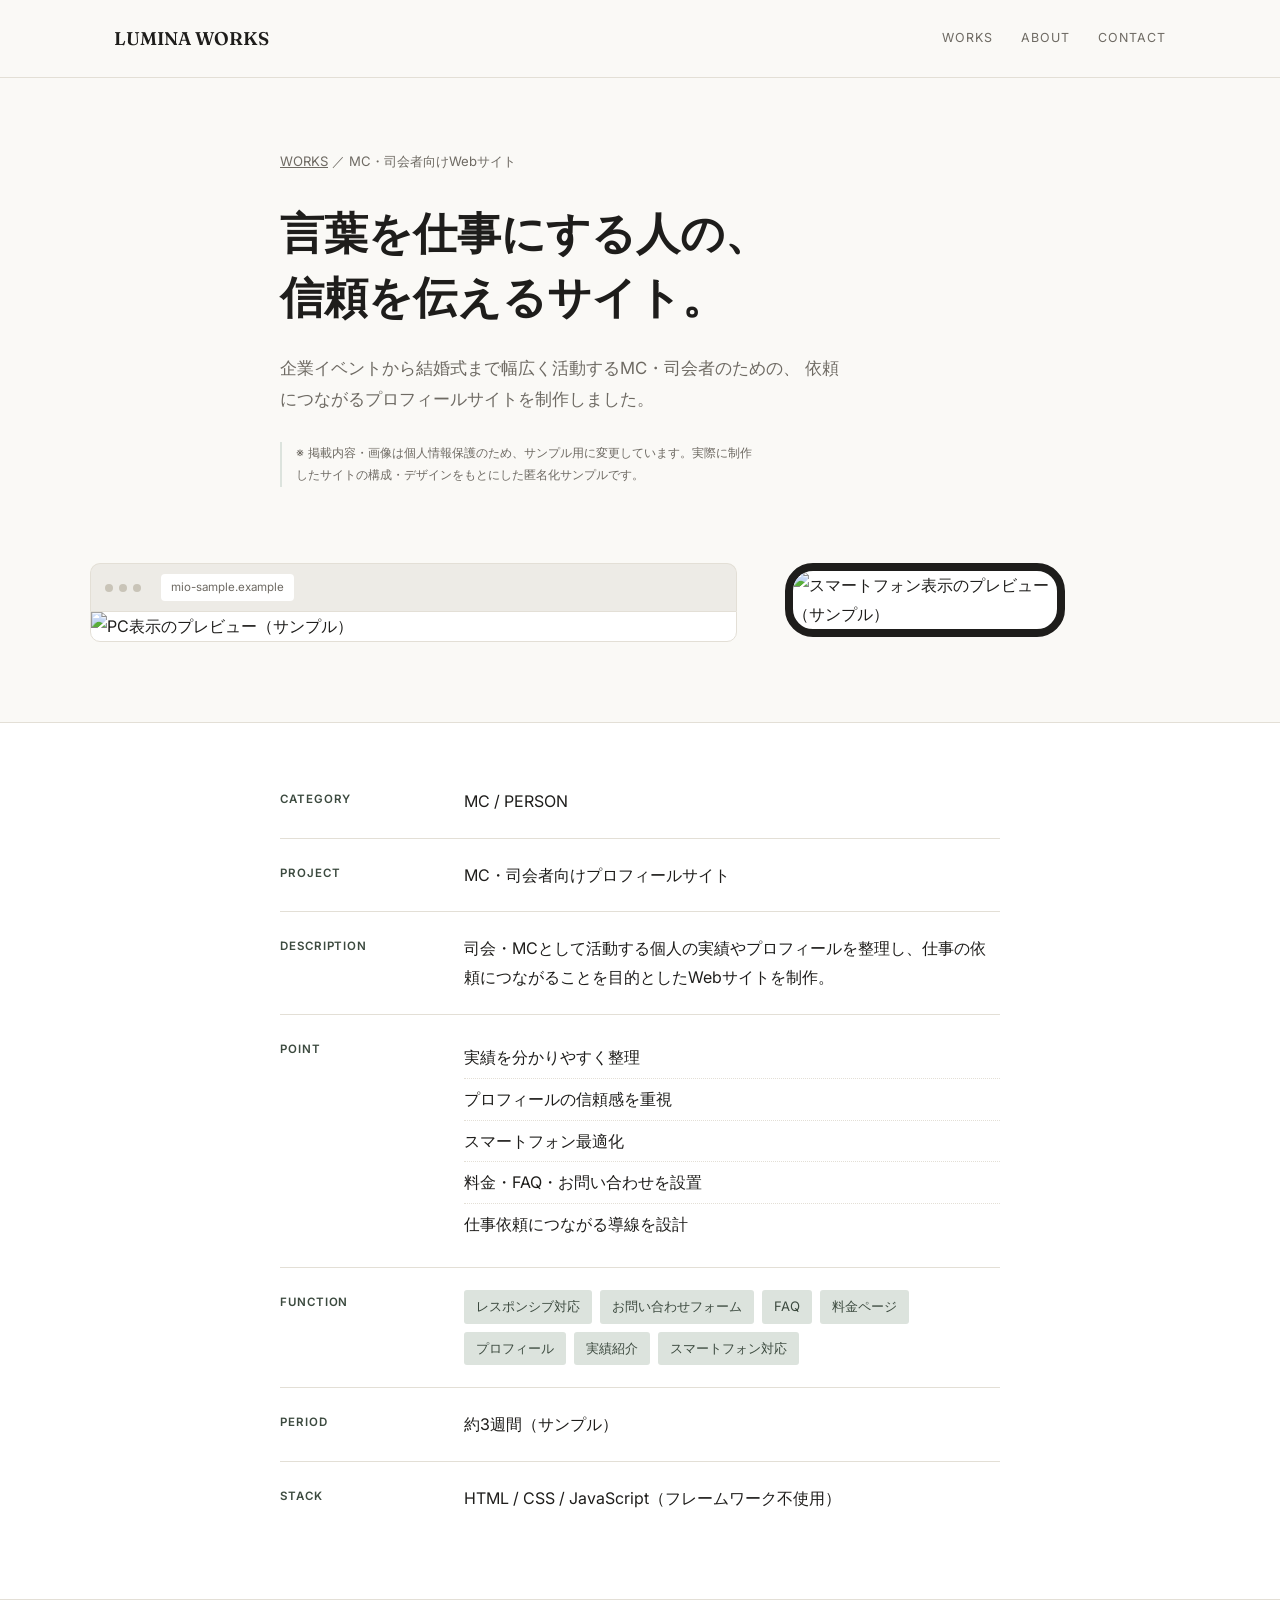
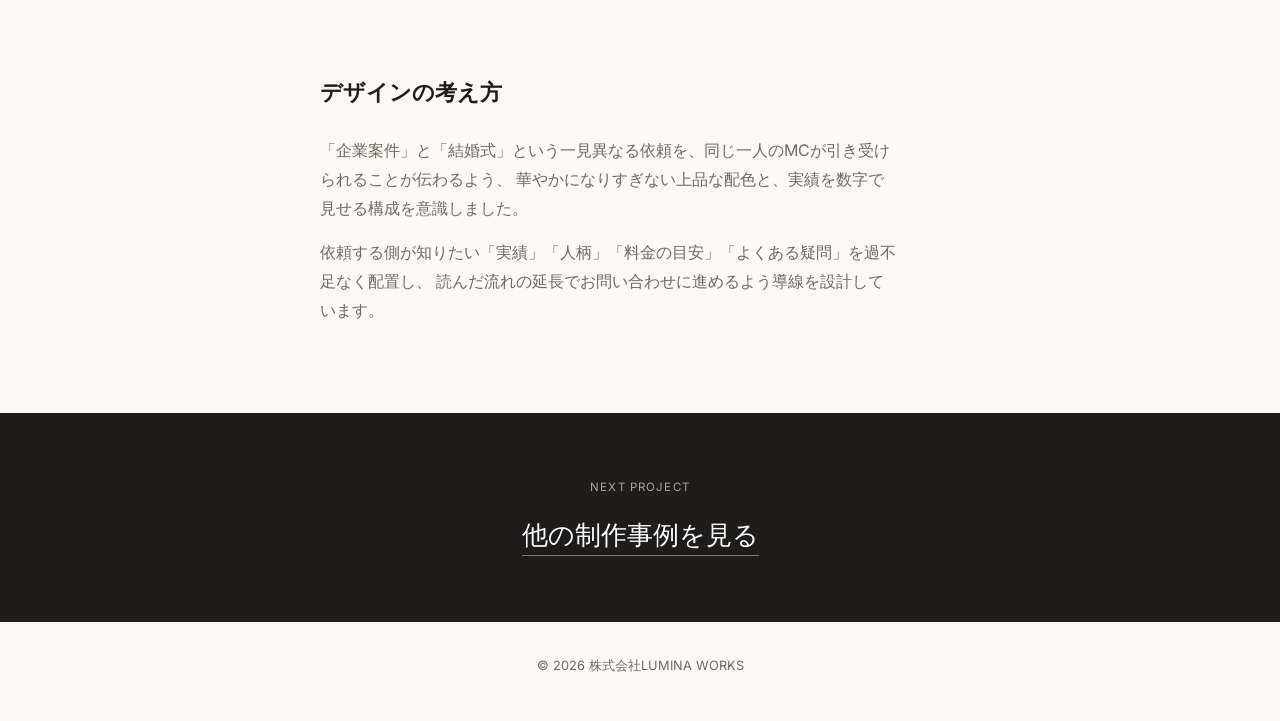
==== work-mc.html @ c747e76c "Add files via upload" ====
<!DOCTYPE html>
<html lang="ja">
<head>
<meta charset="UTF-8">
<meta name="viewport" content="width=device-width, initial-scale=1.0">
<title>MC・司会者向けWebサイト制作 | WORKS</title>
<link rel="preconnect" href="https://fonts.googleapis.com">
<link href="https://fonts.googleapis.com/css2?family=Fraunces:opsz,wght@9..144,500;9..144,600;9..144,900&family=Inter:wght@400;500;600;700&display=swap" rel="stylesheet">
<style>
/* ============================================================
   WORKS詳細ページ ー Studio Mark（架空の制作会社）
   コンセプト：作品を主役にした、静かで確かなエディトリアル。
   クライアントサイトの配色（さくら×レモン）とは意図的に分け、
   制作会社自身のトーン（紙・墨・深緑）で統一する。
   ============================================================ */

:root{
  --paper: #FAF9F6;
  --ink: #1E1D1B;
  --ink-soft: #6E6A63;
  --line: #E3DFD6;
  --accent: #3C4A3F;
  --accent-soft: #DCE3DD;
  --white: #FFFFFF;

  --font-display: 'Fraunces', serif;
  --font-body: 'Inter', sans-serif;
}

*{ box-sizing: border-box; }
html{ scroll-behavior: smooth; }
body{
  margin: 0;
  background: var(--paper);
  color: var(--ink);
  font-family: var(--font-body);
  line-height: 1.8;
  -webkit-font-smoothing: antialiased;
}
img{ max-width: 100%; display: block; }
a{ color: inherit; }
h1, h2{ font-family: var(--font-display); margin: 0; }
p{ margin: 0 0 1em; }

/* ---------- Header ---------- */
.site-header{
  border-bottom: 1px solid var(--line);
}
.header-inner{
  max-width: 1100px;
  margin: 0 auto;
  padding: 22px 24px;
  display: flex;
  align-items: center;
  justify-content: space-between;
}
.logo{
  font-family: var(--font-display);
  font-weight: 600;
  font-size: 1.15rem;
  text-decoration: none;
}
.top-nav{ display: flex; gap: 28px; }
.top-nav a{
  text-decoration: none;
  font-size: 0.78rem;
  letter-spacing: 0.08em;
  color: var(--ink-soft);
}
.top-nav a:hover{ color: var(--accent); }

/* ---------- Intro ---------- */
.case-intro{ padding: 72px 24px 40px; }
.intro-inner{ max-width: 720px; margin: 0 auto; }
.breadcrumb{
  font-size: 0.82rem;
  color: var(--ink-soft);
  margin-bottom: 28px;
}
.breadcrumb a{ text-decoration: underline; }
.case-title{
  font-size: clamp(1.9rem, 4.5vw, 2.75rem);
  font-weight: 600;
  line-height: 1.45;
  margin-bottom: 24px;
}
.case-lead{
  font-size: 1.05rem;
  color: var(--ink-soft);
  max-width: 34em;
}
.anon-note{
  font-size: 0.78rem;
  color: var(--ink-soft);
  border-left: 2px solid var(--accent-soft);
  padding-left: 14px;
  margin-top: 28px;
  max-width: 38em;
}

/* ---------- Preview (device mockups) ---------- */
.case-preview{ padding: 24px 24px 80px; }
.preview-inner{
  max-width: 1100px;
  margin: 0 auto;
  display: grid;
  grid-template-columns: 1fr;
  gap: 40px;
  align-items: start;
}
.device-chrome{
  display: flex;
  align-items: center;
  gap: 6px;
  background: #EDEBE6;
  border: 1px solid var(--line);
  border-bottom: none;
  border-radius: 10px 10px 0 0;
  padding: 10px 14px;
}
.dot{
  width: 8px; height: 8px;
  border-radius: 50%;
  background: #C9C4B8;
}
.device-url{
  margin-left: 14px;
  font-size: 0.72rem;
  color: var(--ink-soft);
  background: var(--white);
  border-radius: 4px;
  padding: 3px 10px;
}
.device-screen{
  border: 1px solid var(--line);
  background: var(--white);
  overflow: hidden;
}
.device-screen--desktop{
  border-radius: 0 0 10px 10px;
  max-height: 560px;
  overflow-y: auto;
}
.device-mobile{
  max-width: 280px;
  margin: 0 auto;
}
.device-screen--mobile{
  border-radius: 28px;
  border-width: 8px;
  border-color: var(--ink);
  max-height: 560px;
  overflow-y: auto;
}

@media (min-width: 860px){
  .preview-inner{
    grid-template-columns: 1.6fr 1fr;
    gap: 48px;
  }
  .device-mobile{ margin: 0; }
}

/* ---------- Spec sheet ---------- */
.case-spec{
  background: var(--white);
  border-top: 1px solid var(--line);
  border-bottom: 1px solid var(--line);
  padding: 64px 24px;
}
.spec-inner{ max-width: 720px; margin: 0 auto; }
.spec-list{ margin: 0; }
.spec-row{
  display: grid;
  grid-template-columns: 120px 1fr;
  gap: 24px;
  padding: 22px 0;
  border-bottom: 1px solid var(--line);
}
.spec-row:first-child{ padding-top: 0; }
.spec-row:last-child{ border-bottom: none; }
.spec-row dt{
  font-size: 0.72rem;
  letter-spacing: 0.08em;
  color: var(--accent);
  font-weight: 600;
  padding-top: 2px;
}
.spec-row dd{
  margin: 0;
  color: var(--ink);
}
.spec-bullets, .spec-tags{
  list-style: none;
  margin: 0; padding: 0;
}
.spec-bullets li{
  padding: 6px 0;
  border-bottom: 1px dotted var(--line);
}
.spec-bullets li:last-child{ border-bottom: none; }
.spec-tags{
  display: flex;
  flex-wrap: wrap;
  gap: 8px;
}
.spec-tags li{
  font-size: 0.82rem;
  background: var(--accent-soft);
  color: var(--accent);
  padding: 5px 12px;
  border-radius: 3px;
}

@media (min-width: 620px){
  .spec-row{ grid-template-columns: 160px 1fr; }
}

/* ---------- Design note ---------- */
.case-design-note{ padding: 72px 24px; }
.note-inner{ max-width: 640px; margin: 0 auto; }
.case-design-note h2{
  font-size: 1.4rem;
  margin-bottom: 24px;
}
.case-design-note p{ color: var(--ink-soft); max-width: 36em; }

/* ---------- Next ---------- */
.case-next{
  background: var(--ink);
  color: var(--white);
  padding: 64px 24px;
  text-align: center;
}
.next-label{
  font-size: 0.72rem;
  letter-spacing: 0.1em;
  color: #A9A69F;
  margin-bottom: 14px;
}
.next-link{
  font-family: var(--font-display);
  font-size: 1.6rem;
  text-decoration: none;
  border-bottom: 1px solid rgba(255,255,255,0.4);
  padding-bottom: 4px;
}
.next-link:hover{ border-color: var(--white); }

/* ---------- Footer ---------- */
.site-footer{
  text-align: center;
  padding: 32px 24px;
  font-size: 0.8rem;
  color: var(--ink-soft);
}

  </style>
</head>
<body>

<header class="site-header">
  <div class="header-inner">
    <a href="index.html" class="logo">LUMINA WORKS</a>
    <nav class="top-nav">
      <a href="index.html#works">WORKS</a>
      <a href="index.html#about">ABOUT</a>
      <a href="index.html#contact">CONTACT</a>
    </nav>
  </div>
</header>

<main>

  <section class="case-intro">
    <div class="intro-inner">
      <p class="breadcrumb"><a href="index.html#works">WORKS</a> ／ MC・司会者向けWebサイト</p>
      <h1 class="case-title">言葉を仕事にする人の、<br>信頼を伝えるサイト。</h1>
      <p class="case-lead">
        企業イベントから結婚式まで幅広く活動するMC・司会者のための、
        依頼につながるプロフィールサイトを制作しました。
      </p>
      <p class="anon-note">※ 掲載内容・画像は個人情報保護のため、サンプル用に変更しています。実際に制作したサイトの構成・デザインをもとにした匿名化サンプルです。</p>
    </div>
  </section>

  <section class="case-preview">
    <div class="preview-inner">

      <div class="device device-desktop">
        <div class="device-chrome">
          <span class="dot"></span><span class="dot"></span><span class="dot"></span>
          <span class="device-url">mio-sample.example</span>
        </div>
        <div class="device-screen device-screen--desktop">
          <img src="work-mc-pc.png" alt="PC表示のプレビュー（サンプル）">
        </div>
      </div>

      <div class="device device-mobile">
        <div class="device-screen device-screen--mobile">
          <img src="work-mc-mobile.png" alt="スマートフォン表示のプレビュー（サンプル）">
        </div>
      </div>

    </div>
  </section>

  <section class="case-spec">
    <div class="spec-inner">

      <dl class="spec-list">
        <div class="spec-row">
          <dt>CATEGORY</dt>
          <dd>MC / PERSON</dd>
        </div>
        <div class="spec-row">
          <dt>PROJECT</dt>
          <dd>MC・司会者向けプロフィールサイト</dd>
        </div>
        <div class="spec-row">
          <dt>DESCRIPTION</dt>
          <dd>司会・MCとして活動する個人の実績やプロフィールを整理し、仕事の依頼につながることを目的としたWebサイトを制作。</dd>
        </div>
        <div class="spec-row">
          <dt>POINT</dt>
          <dd>
            <ul class="spec-bullets">
              <li>実績を分かりやすく整理</li>
              <li>プロフィールの信頼感を重視</li>
              <li>スマートフォン最適化</li>
              <li>料金・FAQ・お問い合わせを設置</li>
              <li>仕事依頼につながる導線を設計</li>
            </ul>
          </dd>
        </div>
        <div class="spec-row">
          <dt>FUNCTION</dt>
          <dd>
            <ul class="spec-tags">
              <li>レスポンシブ対応</li>
              <li>お問い合わせフォーム</li>
              <li>FAQ</li>
              <li>料金ページ</li>
              <li>プロフィール</li>
              <li>実績紹介</li>
              <li>スマートフォン対応</li>
            </ul>
          </dd>
        </div>
        <div class="spec-row">
          <dt>PERIOD</dt>
          <dd>約3週間（サンプル）</dd>
        </div>
        <div class="spec-row">
          <dt>STACK</dt>
          <dd>HTML / CSS / JavaScript（フレームワーク不使用）</dd>
        </div>
      </dl>

    </div>
  </section>

  <section class="case-design-note">
    <div class="note-inner">
      <h2>デザインの考え方</h2>
      <p>
        「企業案件」と「結婚式」という一見異なる依頼を、同じ一人のMCが引き受けられることが伝わるよう、
        華やかになりすぎない上品な配色と、実績を数字で見せる構成を意識しました。
      </p>
      <p>
        依頼する側が知りたい「実績」「人柄」「料金の目安」「よくある疑問」を過不足なく配置し、
        読んだ流れの延長でお問い合わせに進めるよう導線を設計しています。
      </p>
    </div>
  </section>

  <section class="case-next">
    <div class="next-inner">
      <p class="next-label">NEXT PROJECT</p>
      <a href="index.html#works" class="next-link">他の制作事例を見る</a>
    </div>
  </section>

</main>

<footer class="site-footer">
  <p>&copy; <span id="workMcFooterYear"></span> 株式会社LUMINA WORKS</p>
  <script>document.getElementById("workMcFooterYear").textContent = new Date().getFullYear();</script>
</footer>

</body>
</html>
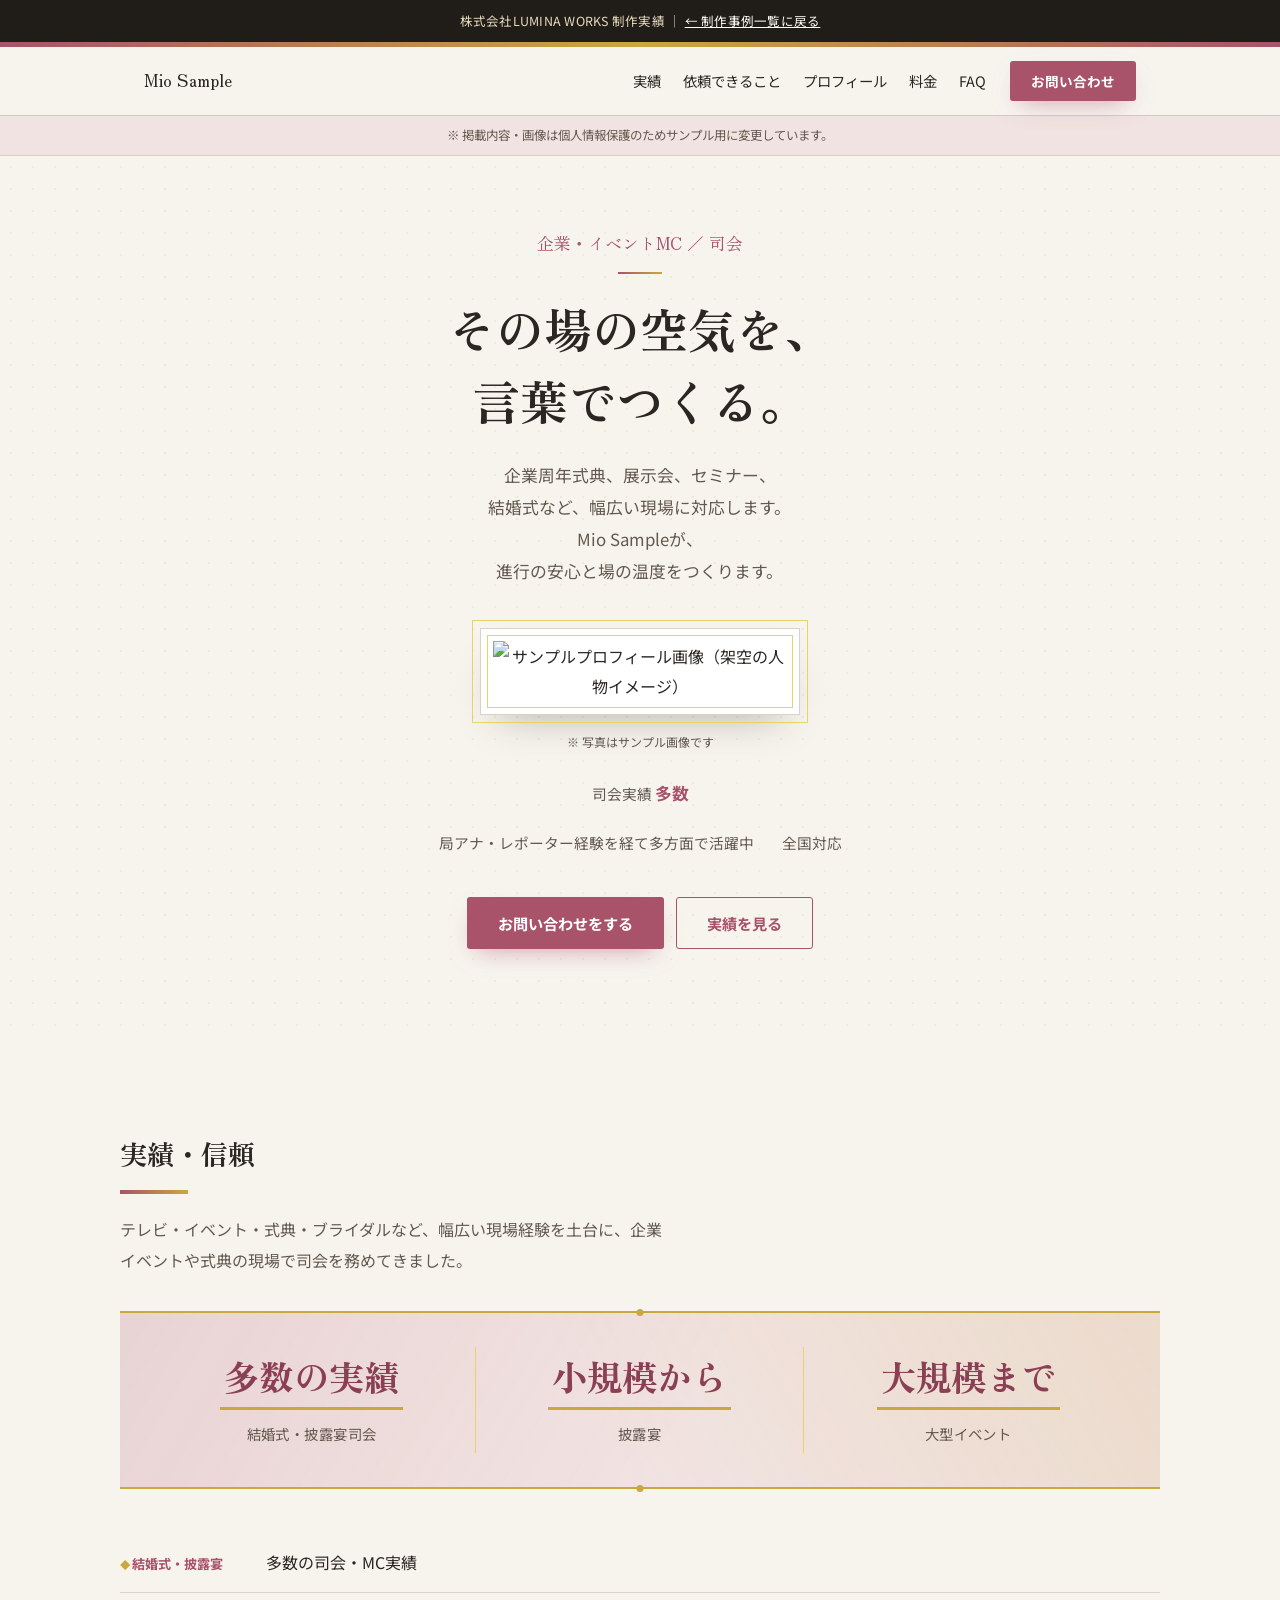
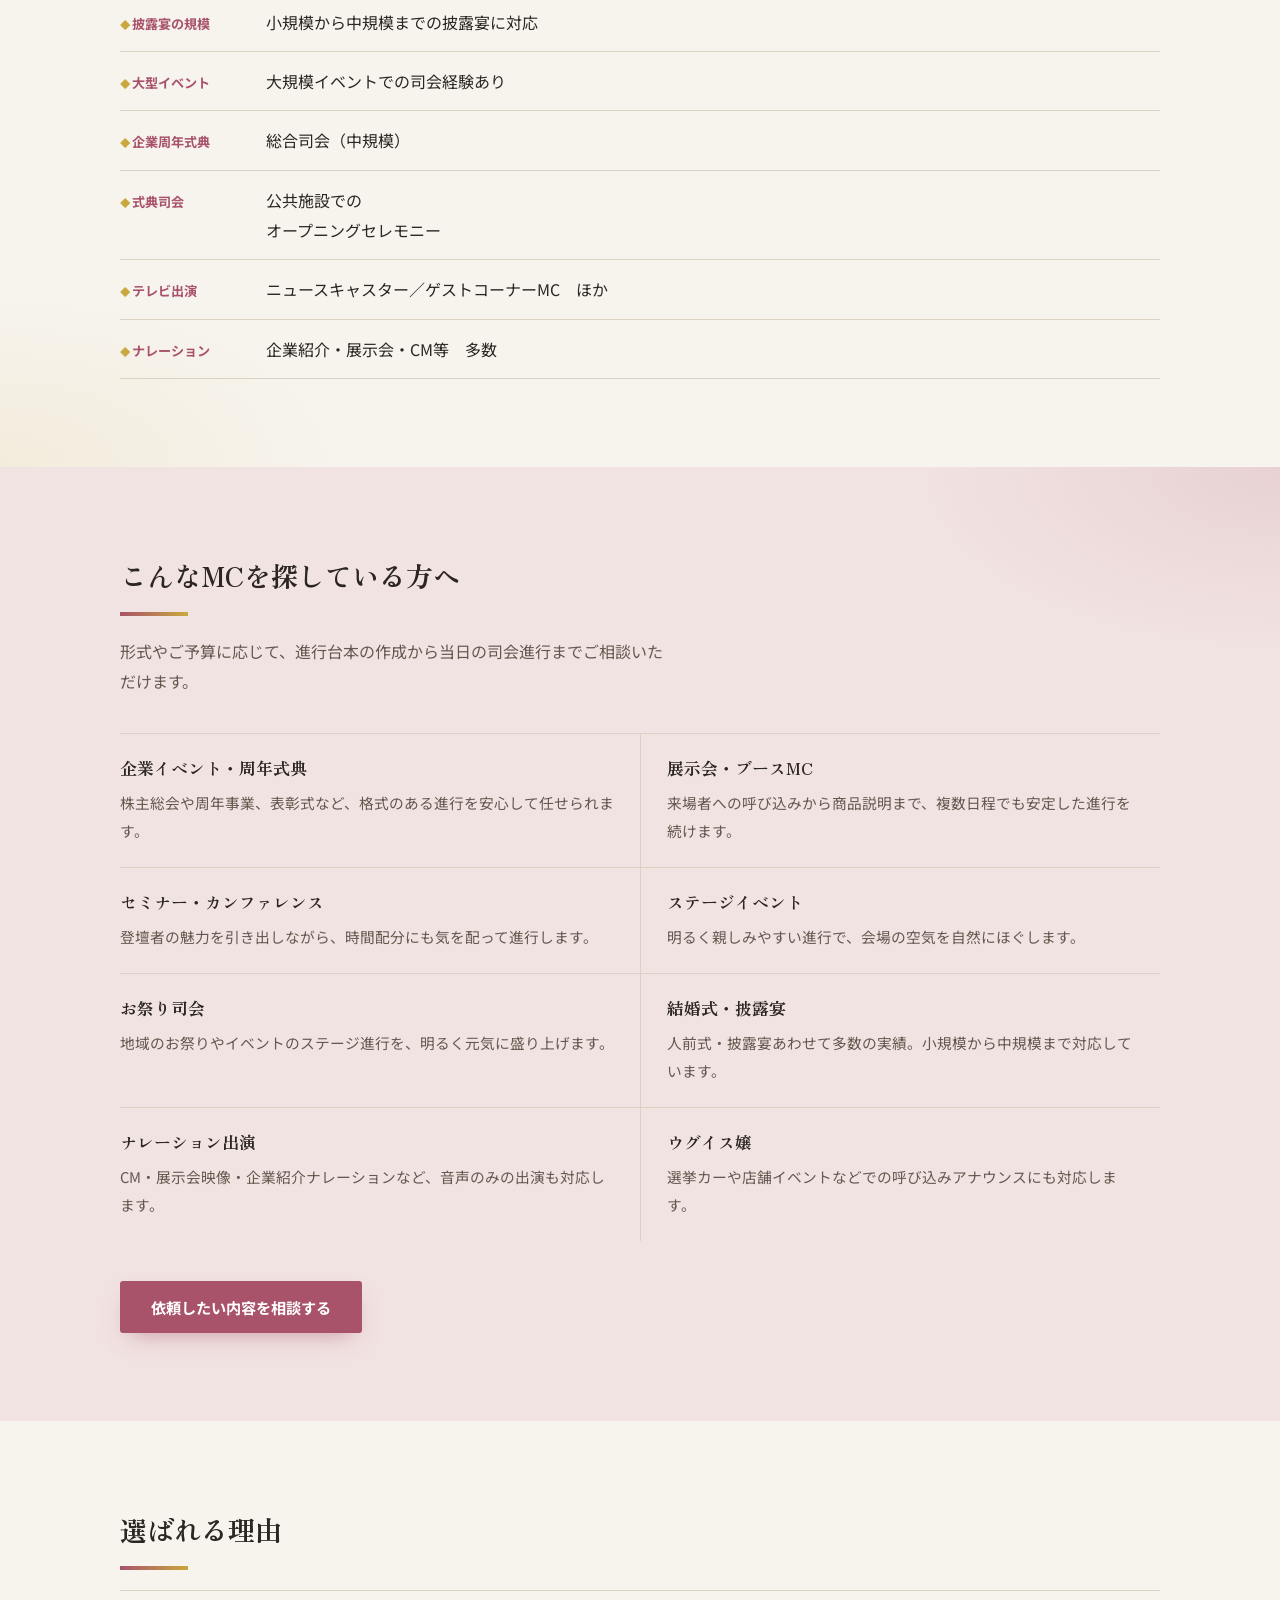
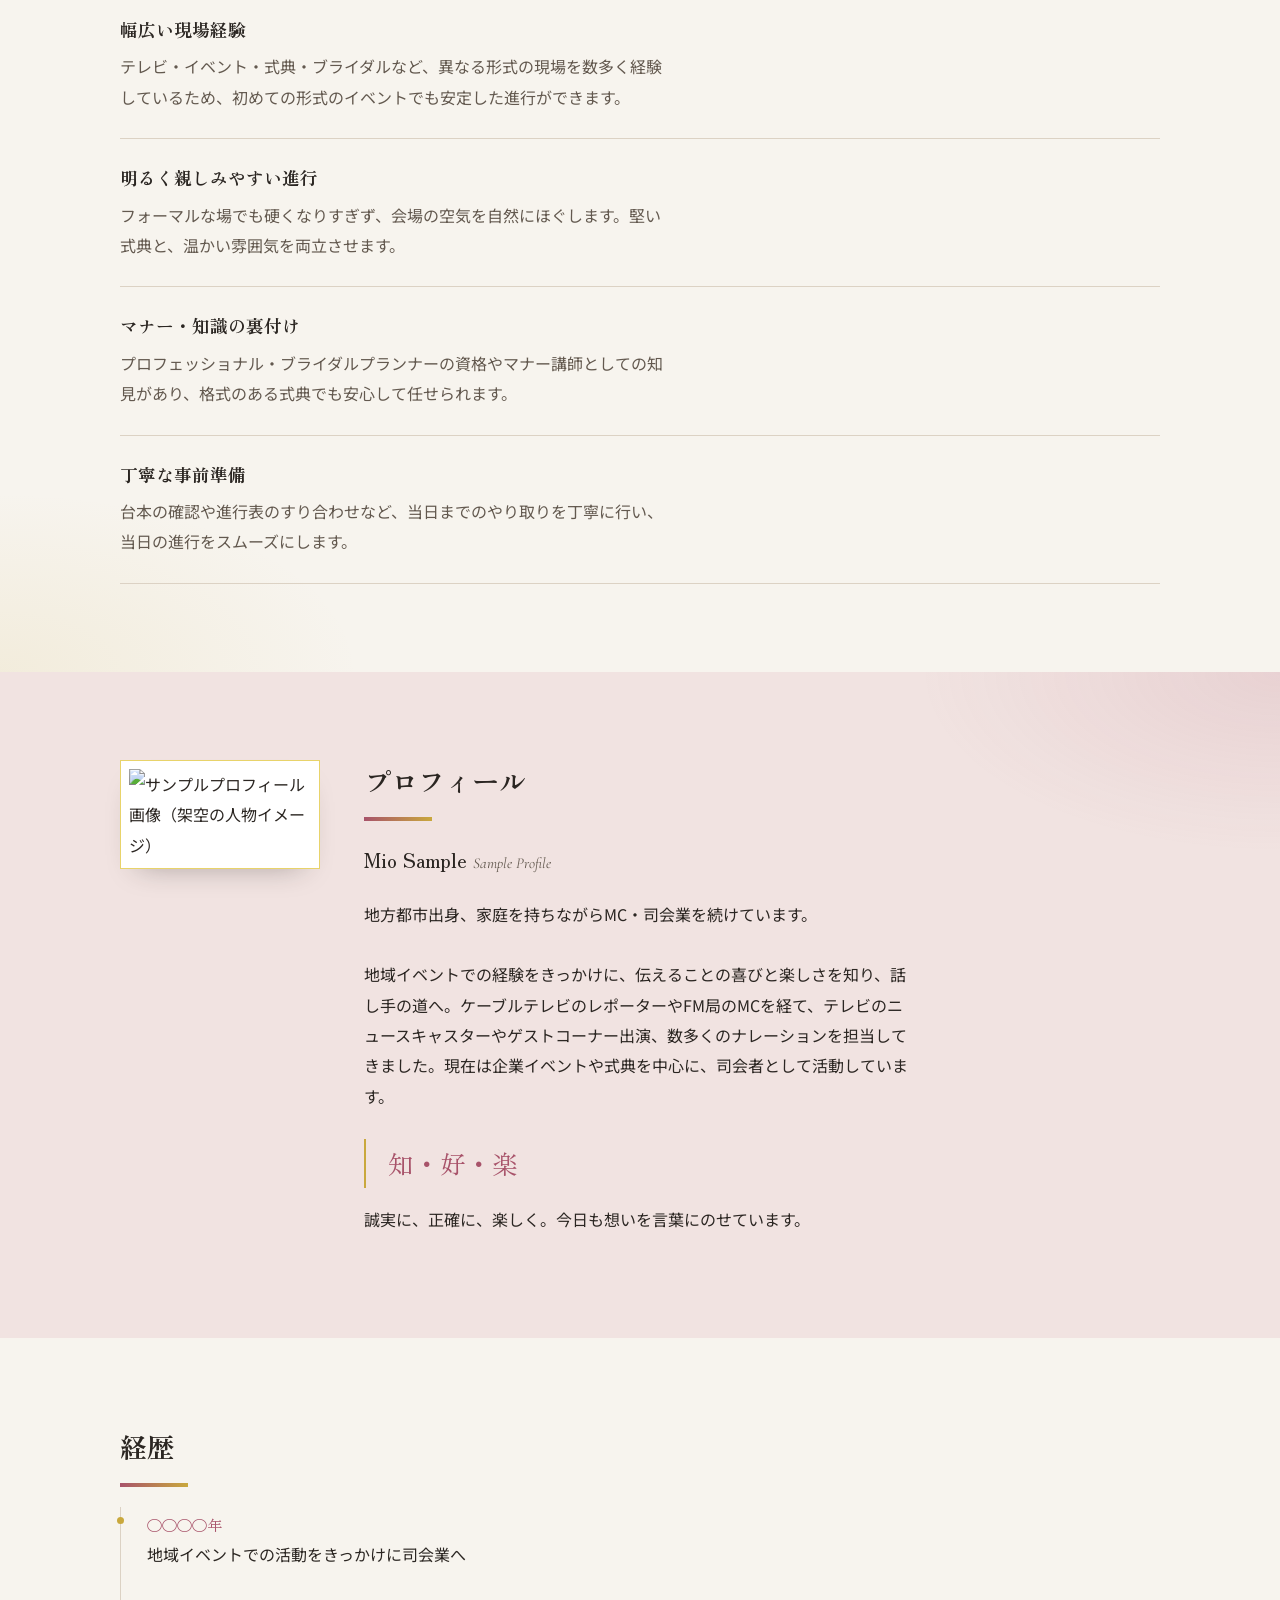
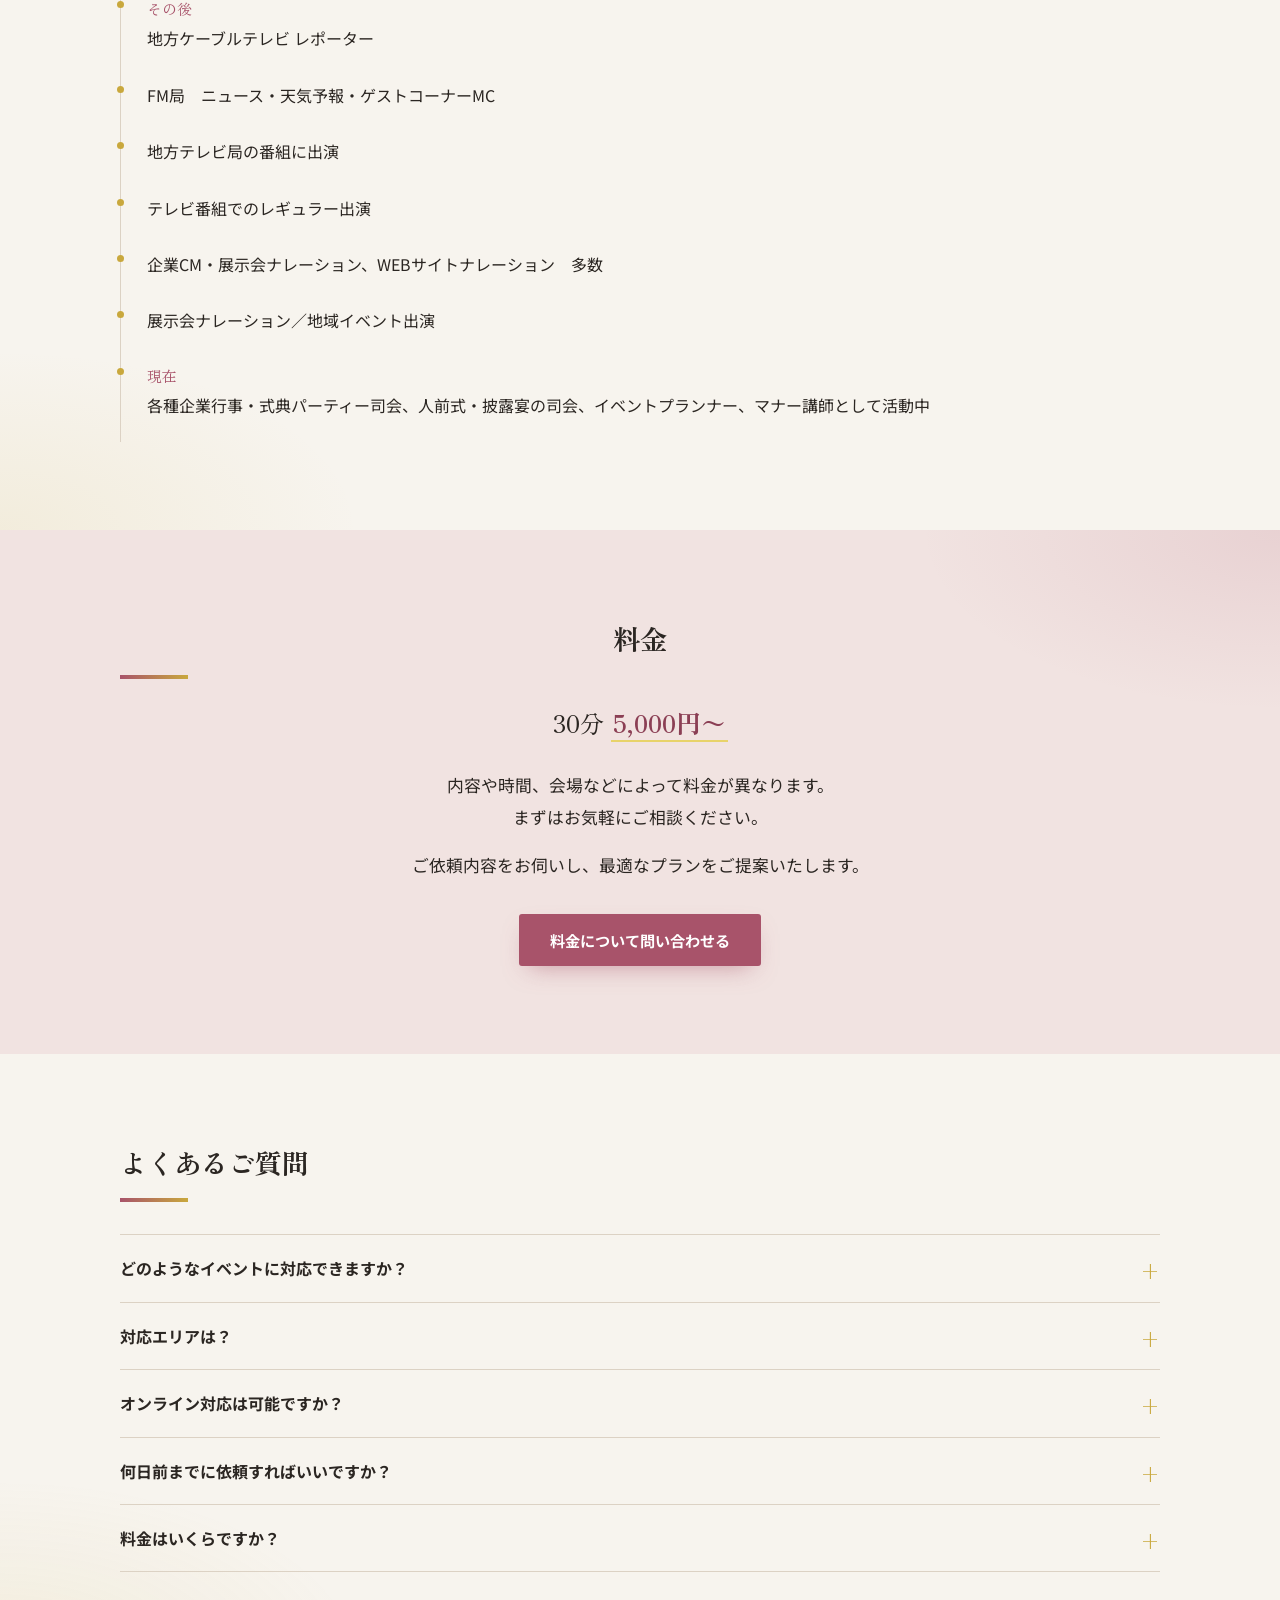
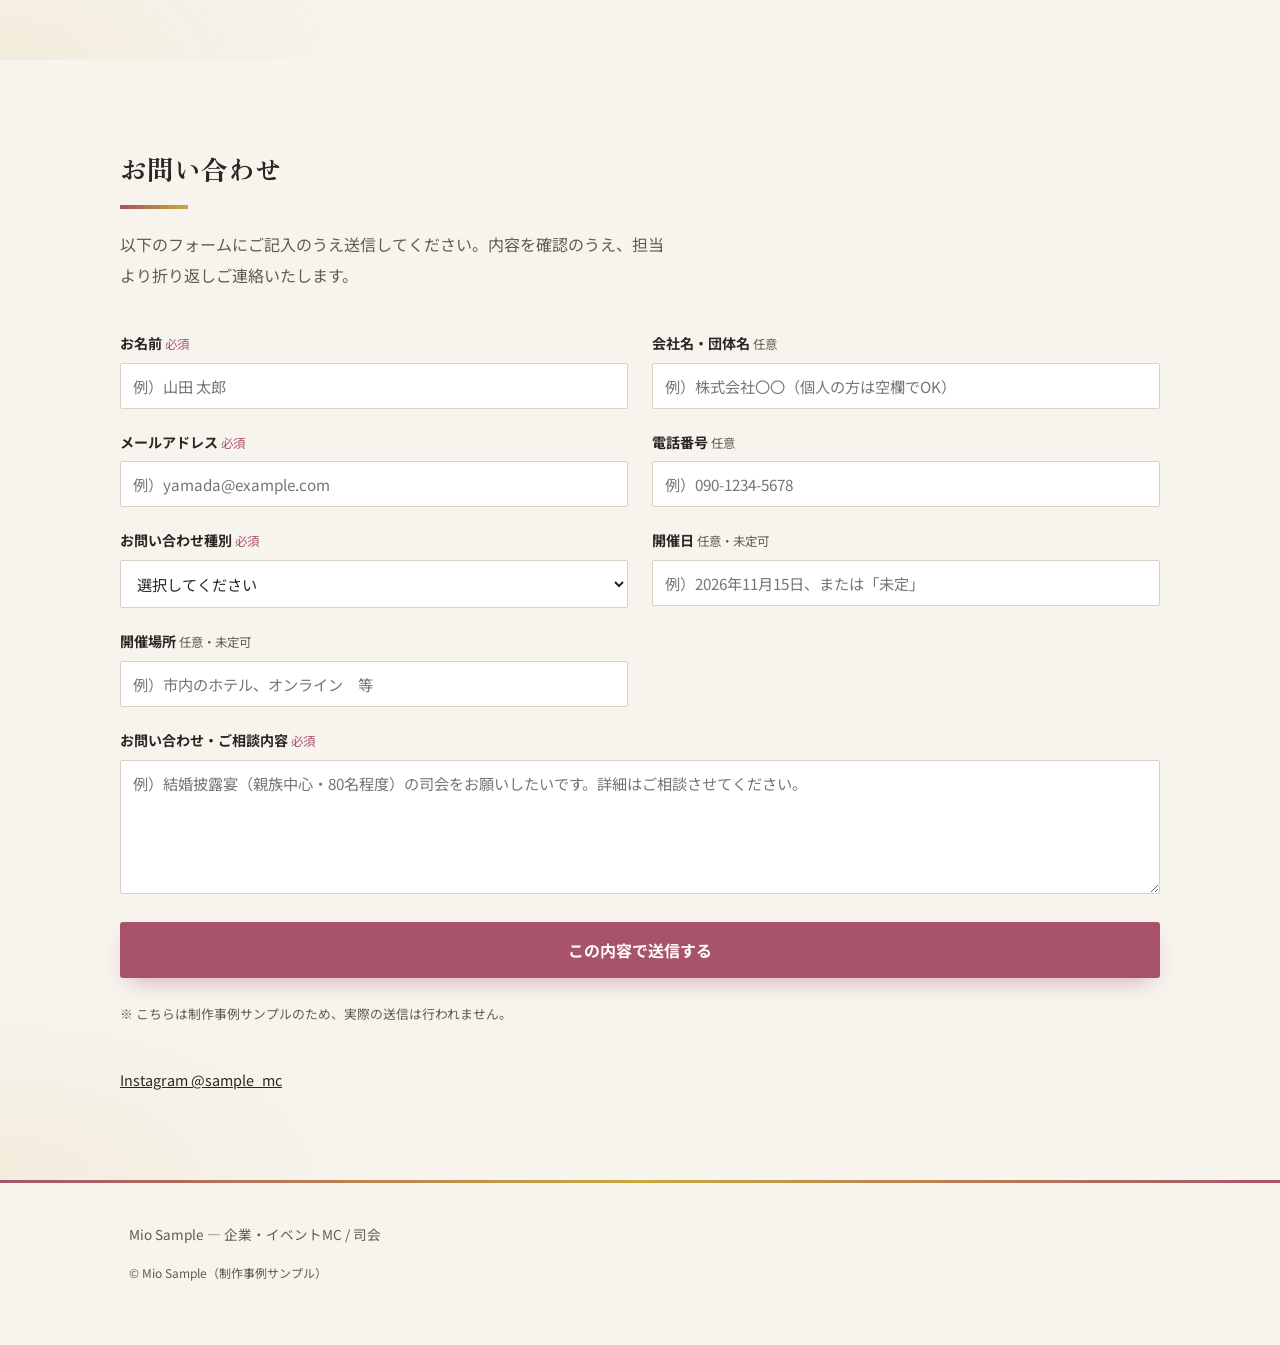
==== commit 84eb4ef0: "Add files via upload" ====
--- a/work-mc.html
+++ b/work-mc.html
@@ -3,391 +3,1292 @@
 <head>
 <meta charset="UTF-8">
 <meta name="viewport" content="width=device-width, initial-scale=1.0">
-<title>MC・司会者向けWebサイト制作 | WORKS</title>
+<title>Mio Sample｜企業・イベントMC / 司会（制作事例サンプル）</title>
+<meta name="description" content="Mio Sampleは、企業イベント・周年式典・展示会・セミナー・結婚式などに対応するMC・司会者の制作事例サンプルです（掲載内容はすべてサンプルです）。">
 <link rel="preconnect" href="https://fonts.googleapis.com">
-<link href="https://fonts.googleapis.com/css2?family=Fraunces:opsz,wght@9..144,500;9..144,600;9..144,900&family=Inter:wght@400;500;600;700&display=swap" rel="stylesheet">
+<link href="https://fonts.googleapis.com/css2?family=Zen+Old+Mincho:wght@400;500;700;900&family=Noto+Sans+JP:wght@400;500;700&family=Cormorant+Garamond:ital,wght@1,400;1,500&display=swap" rel="stylesheet">
 <style>
 /* ============================================================
-   WORKS詳細ページ ー Studio Mark（架空の制作会社）
-   コンセプト：作品を主役にした、静かで確かなエディトリアル。
-   クライアントサイトの配色（さくら×レモン）とは意図的に分け、
-   制作会社自身のトーン（紙・墨・深緑）で統一する。
+   MC・司会者向け 集客サイト（匿名化サンプル）
+   コンセプト：式次第（プログラム）のような余白のリズム。
+   「言葉と間で場をつくる」MCの仕事を、レイアウトの呼吸で体現する。
    ============================================================ */
 
 :root{
-  --paper: #FAF9F6;
-  --ink: #1E1D1B;
-  --ink-soft: #6E6A63;
-  --line: #E3DFD6;
-  --accent: #3C4A3F;
-  --accent-soft: #DCE3DD;
+  /* --- color --- */
+  --paper: #F7F4EE;
+  --paper-alt: #F1E3E1;
+  --ink: #2B2622;
+  --ink-soft: #63594F;
+  --bordeaux: #A8536A;
+  --bordeaux-deep: #8B3F54;
+  --rose: #C98A93;
+  --gold: #C9A83D;
+  --gold-soft: #E8D36A;
+  --sakura-wash: rgba(168,83,106,0.12);
+  --lemon-wash: rgba(201,168,61,0.10);
+  --line: #DCD2C4;
   --white: #FFFFFF;
 
-  --font-display: 'Fraunces', serif;
-  --font-body: 'Inter', sans-serif;
+  /* --- type scale --- */
+  --font-display: 'Zen Old Mincho', serif;
+  --font-body: 'Noto Sans JP', sans-serif;
+  --font-accent: 'Cormorant Garamond', serif;
+
+  --measure: 34em;
 }
 
 *{ box-sizing: border-box; }
 html{ scroll-behavior: smooth; }
 body{
-  margin: 0;
+  margin:0;
   background: var(--paper);
   color: var(--ink);
   font-family: var(--font-body);
-  line-height: 1.8;
+  font-size: 16px;
+  line-height: 1.9;
   -webkit-font-smoothing: antialiased;
 }
-img{ max-width: 100%; display: block; }
+
+img{ max-width:100%; display:block; }
+
 a{ color: inherit; }
-h1, h2{ font-family: var(--font-display); margin: 0; }
-p{ margin: 0 0 1em; }
-
-/* ---------- Header ---------- */
+
+h1, h2, h3{
+  font-family: var(--font-display);
+  font-weight: 700;
+  line-height: 1.5;
+  margin: 0;
+}
+
+p{ margin: 0 0 1em; max-width: var(--measure); }
+
+:focus-visible{
+  outline: 2px solid var(--bordeaux);
+  outline-offset: 3px;
+}
+
+@media (prefers-reduced-motion: reduce){
+  *{ animation: none !important; transition: none !important; scroll-behavior:auto !important; }
+}
+
+/* ---------- layout helpers ---------- */
+.section{
+  padding: 88px 24px;
+  background: radial-gradient(ellipse 600px 300px at 0% 100%, var(--lemon-wash), transparent 60%), var(--paper);
+}
+.section-alt{
+  background:
+    radial-gradient(ellipse 600px 300px at 100% 0%, var(--sakura-wash), transparent 60%),
+    var(--paper-alt);
+}
+.section-inner{ max-width: 1040px; margin: 0 auto; }
+.section-title{ font-size: 1.7rem; margin-bottom: 20px; }
+.section-title::after{
+  content:'';
+  display:block;
+  width: 68px;
+  height: 4px;
+  margin-top: 16px;
+  background: linear-gradient(90deg, var(--bordeaux), var(--gold));
+}
+.section-lead{ color: var(--ink-soft); max-width: var(--measure); }
+.section-cta{ margin-top: 40px; }
+
+/* ---------- buttons ---------- */
+.btn{
+  display: inline-block;
+  appearance: none;
+  -webkit-appearance: none;
+  -moz-appearance: none;
+  margin: 0;
+  outline: none;
+  font-family: var(--font-body);
+  font-size: 0.95rem;
+  font-weight: 700;
+  padding: 14px 30px;
+  border-radius: 3px;
+  text-decoration: none;
+  border: 1px solid transparent;
+  cursor: pointer;
+  transition: background-color .12s ease, color .12s ease, border-color .12s ease, transform .12s ease;
+}
+.btn-primary{
+  background: var(--bordeaux);
+  color: var(--white);
+  box-shadow: 0 10px 24px -10px rgba(168,83,106,0.55);
+  transition: background-color .18s ease, box-shadow .25s ease;
+}
+.btn-primary.is-pressed{
+  background: var(--bordeaux-deep);
+  box-shadow: 0 4px 10px -6px rgba(168,83,106,0.6);
+  transform: scale(0.97);
+}
+.btn-ghost{
+  background: transparent;
+  color: var(--bordeaux);
+  border-color: var(--bordeaux);
+  margin-left: 12px;
+}
+.btn-ghost.is-pressed{ background: var(--bordeaux-deep); color: var(--white); transform: scale(0.97); }
+@media (hover: hover) and (pointer: fine){
+  .btn-primary:hover{
+    background: var(--bordeaux-deep);
+    box-shadow: 0 10px 26px -8px rgba(168,83,106,0.6);
+  }
+  .btn-ghost:hover{ background: var(--bordeaux); color: var(--white); }
+}
+.btn-small{ padding: 9px 20px; font-size: 0.85rem; }
+
+/* ============================================================
+   Header
+   ============================================================ */
 .site-header{
+  position: sticky;
+  top: 0;
+  z-index: 50;
+  background: rgba(247,244,238,0.92);
+  backdrop-filter: blur(6px);
+  border-bottom: 1px solid var(--gold-soft);
+}
+.site-header::before{
+  content:'';
+  display:block;
+  height: 5px;
+  background: linear-gradient(90deg, var(--bordeaux), var(--gold), var(--bordeaux));
+}
+.sample-banner{
+  background: var(--paper-alt);
+  color: var(--ink-soft);
+  text-align: center;
+  font-size: 0.78rem;
+  padding: 8px 16px;
   border-bottom: 1px solid var(--line);
 }
 .header-inner{
-  max-width: 1100px;
+  max-width: 1040px;
   margin: 0 auto;
-  padding: 22px 24px;
+  padding: 14px 24px;
   display: flex;
   align-items: center;
-  justify-content: space-between;
-}
-.logo{
+  gap: 24px;
+}
+.brand{
+  text-decoration:none;
+  color: var(--ink);
   font-family: var(--font-display);
-  font-weight: 600;
-  font-size: 1.15rem;
-  text-decoration: none;
-}
-.top-nav{ display: flex; gap: 28px; }
-.top-nav a{
-  text-decoration: none;
-  font-size: 0.78rem;
-  letter-spacing: 0.08em;
+  font-size: 1.05rem;
+  white-space: nowrap;
+}
+.brand-sub{ color: var(--ink-soft); font-size: 0.85rem; }
+.main-nav{
+  display: flex;
+  gap: 22px;
+  margin-left: auto;
+  font-size: 0.9rem;
+}
+.main-nav a{ text-decoration:none; border-bottom: 1px solid transparent; transition: border-color .2s ease, color .2s ease; }
+@media (hover: hover) and (pointer: fine){
+  .main-nav a:hover{ border-color: var(--gold); color: var(--bordeaux-deep); }
+}
+.nav-toggle{ display:none; }
+
+@media (max-width: 760px){
+  .main-nav{
+    position: absolute;
+    top: 100%; left:0; right:0;
+    background: var(--paper);
+    border-bottom: 1px solid var(--line);
+    flex-direction: column;
+    gap: 0;
+    max-height: 0;
+    overflow: hidden;
+    transition: max-height .25s ease;
+  }
+  .main-nav.open{ max-height: 320px; }
+  .main-nav a{
+    padding: 14px 24px;
+    border-bottom: 1px solid var(--line);
+  }
+  .header-inner{ position: relative; }
+  .btn-small{ display:none; }
+  .nav-toggle{
+    display:flex;
+    flex-direction: column;
+    justify-content:center;
+    gap:5px;
+    width: 30px; height: 26px;
+    background:none;
+    border:none;
+    margin-left:auto;
+  }
+  .nav-toggle span{
+    display:block; height:2px; background: var(--ink);
+  }
+}
+
+/* ============================================================
+   Hero
+   ============================================================ */
+.hero{
+  padding: 72px 24px 96px;
+  text-align: center;
+  background-image: radial-gradient(rgba(201,168,61,0.14) 1px, transparent 1px);
+  background-size: 22px 22px;
+}
+.hero-inner{ max-width: 640px; margin: 0 auto; }
+.hero-eyebrow{
+  font-family: var(--font-display);
+  font-size: 1.05rem;
+  color: var(--bordeaux);
+  margin-bottom: 18px;
+  position: relative;
+  display: inline-block;
+  padding-bottom: 14px;
+}
+.hero-eyebrow::after{
+  content:'';
+  position: absolute;
+  left: 50%; bottom: 0;
+  transform: translateX(-50%);
+  width: 44px; height: 2px;
+  background: linear-gradient(90deg, var(--bordeaux), var(--gold));
+}
+.hero-headline{
+  font-size: clamp(2.1rem, 6vw, 3rem);
+  margin-bottom: 24px;
+}
+.hero-lead{
   color: var(--ink-soft);
-}
-.top-nav a:hover{ color: var(--accent); }
-
-/* ---------- Intro ---------- */
-.case-intro{ padding: 72px 24px 40px; }
-.intro-inner{ max-width: 720px; margin: 0 auto; }
-.breadcrumb{
-  font-size: 0.82rem;
+  font-size: 0.96rem;
+  max-width: 22em;
+  margin: 0 auto 40px;
+}
+@media (min-width: 620px){
+  .hero-lead{ font-size: 1.05rem; max-width: 30em; }
+}
+
+.hero-photo-frame{
+  position: relative;
+  width: 260px;
+  margin: 0 auto 36px;
+  border: 1px solid var(--line);
+  padding: 12px;
+  background: var(--white);
+  box-shadow: 0 20px 40px -20px rgba(43,38,34,0.35);
+  transition: box-shadow .25s ease;
+}
+@media (hover: hover) and (pointer: fine){
+  .hero-photo-frame:hover{
+    box-shadow: 0 20px 40px -20px rgba(43,38,34,0.35), 0 0 0 4px rgba(168,83,106,0.16);
+  }
+}
+.hero-photo-frame::before{
+  content:'';
+  position: absolute;
+  inset: 6px;
+  border: 1px solid var(--gold-soft);
+  pointer-events: none;
+}
+.hero-photo-frame::after{
+  content:'';
+  position: absolute;
+  top: -9px; left: -9px; right: -9px; bottom: -9px;
+  border: 1px solid var(--gold-soft);
+  pointer-events: none;
+}
+.hero-photo{ width: 100%; height: auto; position: relative; }
+
+@media (min-width: 620px){
+  .hero-photo-frame{ width: 320px; }
+}
+
+.sample-photo-note{
+  text-align: center;
+  font-size: 0.75rem;
   color: var(--ink-soft);
-  margin-bottom: 28px;
-}
-.breadcrumb a{ text-decoration: underline; }
-.case-title{
-  font-size: clamp(1.9rem, 4.5vw, 2.75rem);
-  font-weight: 600;
-  line-height: 1.45;
-  margin-bottom: 24px;
-}
-.case-lead{
-  font-size: 1.05rem;
+  margin: -20px auto 24px;
+}
+.hero-facts{
+  list-style:none;
+  padding:0; margin: 0 0 40px;
+  display:flex;
+  flex-wrap:wrap;
+  justify-content:center;
+  gap: 10px 28px;
+  font-size: 0.92rem;
   color: var(--ink-soft);
-  max-width: 34em;
-}
-.anon-note{
-  font-size: 0.78rem;
-  color: var(--ink-soft);
-  border-left: 2px solid var(--accent-soft);
-  padding-left: 14px;
-  margin-top: 28px;
-  max-width: 38em;
-}
-
-/* ---------- Preview (device mockups) ---------- */
-.case-preview{ padding: 24px 24px 80px; }
-.preview-inner{
-  max-width: 1100px;
-  margin: 0 auto;
+}
+.hero-facts strong{ color: var(--bordeaux); font-size: 1.05rem; }
+.hero-facts-break{ display:none; width:100%; }
+@media (min-width: 620px){
+  .hero-facts-break{ display:block; flex-basis: 100%; height:0; }
+}
+
+.hero-cta{ display:flex; justify-content:center; flex-wrap:wrap; gap: 12px; }
+.hero-cta .btn-ghost{ margin-left: 0; }
+
+/* ============================================================
+   実績・信頼  /  数字の並び + リスト
+   ============================================================ */
+.stat-panel{
+  position: relative;
+  margin: 36px 0 44px;
+  padding: 34px 18px;
+  text-align: center;
+  background:
+    linear-gradient(120deg, rgba(168,83,106,0.11), transparent 55%),
+    linear-gradient(240deg, rgba(201,168,61,0.13), transparent 55%),
+    var(--paper-alt);
+  border-top: 2px solid var(--gold);
+  border-bottom: 2px solid var(--gold);
+}
+@media (min-width: 480px){
+  .stat-panel{ padding: 34px 28px; }
+}
+.stat-panel::before,
+.stat-panel::after{
+  content:'';
+  position:absolute;
+  left: 50%; transform: translateX(-50%);
+  width: 7px; height: 7px;
+  background: var(--gold);
+  border-radius: 50%;
+}
+.stat-panel::before{ top: -4.5px; }
+.stat-panel::after{ bottom: -4.5px; }
+
+.stat-grid{
   display: grid;
   grid-template-columns: 1fr;
-  gap: 40px;
+}
+.stat-block{
+  padding: 22px 16px;
+  border-bottom: 1px solid var(--gold-soft);
+  display: flex;
+  flex-direction: column;
+  align-items: center;
+  gap: 10px;
+}
+.stat-block:last-child{ border-bottom: none; }
+.stat-block-num{
+  font-family: var(--font-display);
+  font-size: 1.7rem;
+  color: var(--bordeaux-deep);
+  font-weight: 900;
+  line-height: 1.3;
+  white-space: nowrap;
+  border-bottom: 3px solid var(--gold);
+  padding: 0 4px 8px;
+}
+.stat-block-label{
+  font-size: 0.9rem;
+  color: var(--ink-soft);
+  letter-spacing: 0.03em;
+}
+
+@media (min-width: 620px){
+  .stat-grid{ grid-template-columns: repeat(3, 1fr); }
+  .stat-block{
+    padding: 6px 10px;
+    border-bottom: none;
+    border-right: 1px solid var(--gold-soft);
+  }
+  .stat-block:last-child{ border-right: none; }
+  .stat-block-num{ font-size: 1.9rem; }
+}
+
+@media (min-width: 860px){
+  .stat-block{ padding: 6px 24px; }
+  .stat-block-num{ font-size: 2.2rem; }
+}
+.num-accent{
+  font-family: var(--font-display);
+  font-size: 1.3rem;
+  color: var(--bordeaux-deep);
+  font-weight: 700;
+  padding: 0 2px;
+  white-space: nowrap;
+  border-bottom: 2px solid var(--gold-soft);
+}
+@media (min-width: 480px){
+  .num-accent{ font-size: 1.55rem; }
+}
+.fact-list{ list-style:none; padding:0; margin:0; }
+.fact-list li{
+  display:flex;
+  flex-direction: column;
+  gap: 4px;
+  padding: 14px 0;
+  border-bottom: 1px solid var(--line);
+}
+@media (min-width: 480px){
+  .fact-list li{
+    flex-direction: row;
+    gap: 18px;
+    align-items: baseline;
+  }
+}
+.fact-tag{
+  flex: none;
+  font-size: 0.82rem;
+  color: var(--bordeaux);
+  font-weight: 700;
+}
+@media (min-width: 480px){
+  .fact-tag{ flex: 0 0 128px; }
+}
+.fact-tag::before{
+  content: '◆ ';
+  color: var(--gold);
+  font-size: 0.65rem;
+}
+.fact-text{ color: var(--ink); }
+.fact-num{ color: var(--bordeaux-deep); font-weight: 700; font-size: 1.05em; }
+
+/* ============================================================
+   こんなMCを探している方へ
+   ============================================================ */
+.request-list{
+  list-style:none; padding:0; margin: 36px 0 0;
+  display:grid;
+  grid-template-columns: 1fr 1fr;
+  gap: 0;
+}
+.request-list li{
+  padding: 22px 22px 22px 0;
+  border-top: 1px solid var(--line);
+}
+.request-list li:nth-child(odd){ padding-right: 26px; }
+.request-list li:nth-child(even){ padding-left: 26px; border-left: 1px solid var(--line); }
+.request-list h3{ font-size: 1.05rem; margin-bottom: 8px; }
+.request-list p{ font-size: 0.92rem; color: var(--ink-soft); margin:0; }
+
+@media (max-width: 620px){
+  .request-list{ grid-template-columns: 1fr; }
+  .request-list li:nth-child(even){ border-left:none; padding-left:0; }
+  .request-list li{ padding-right:0; }
+}
+
+/* ============================================================
+   選ばれる理由
+   ============================================================ */
+.strength-list{ list-style:none; padding:0; margin:0; }
+.strength-list li{
+  padding: 26px 0;
+  border-bottom: 1px solid var(--line);
+}
+.strength-list li:first-child{ border-top: 1px solid var(--line); }
+.strength-list h3{ font-size: 1.1rem; margin-bottom: 8px; }
+.strength-list p{ color: var(--ink-soft); margin:0; }
+
+/* ============================================================
+   プロフィール
+   ============================================================ */
+.profile-grid{
+  display:grid;
+  grid-template-columns: 200px 1fr;
+  gap: 44px;
   align-items: start;
 }
-.device-chrome{
+.profile-photo{
+  border: 1px solid var(--gold-soft);
+  padding: 8px;
+  background: var(--white);
+  box-shadow: 0 14px 30px -18px rgba(43,38,34,0.4);
+}
+.profile-name{
+  font-family: var(--font-display);
+  font-size: 1.25rem;
+  margin: 4px 0 20px;
+}
+.profile-name-en{
+  font-family: var(--font-accent);
+  font-style: italic;
+  font-size: 0.95rem;
+  color: var(--ink-soft);
+}
+.profile-body{ color: var(--ink); }
+.profile-quote{
+  font-family: var(--font-display);
+  font-size: 1.6rem;
+  color: var(--bordeaux);
+  margin: 28px 0 16px;
+  padding-left: 22px;
+  border-left: 2px solid var(--gold);
+}
+
+@media (max-width: 620px){
+  .profile-grid{ grid-template-columns: 1fr; }
+  .profile-photo-col{ width: 150px; }
+}
+
+/* ============================================================
+   経歴
+   ============================================================ */
+.career-list{
+  list-style:none; padding:0; margin:0;
+  border-left: 1px solid var(--line);
+}
+.career-list li{
+  position: relative;
+  padding: 4px 0 22px 26px;
+}
+.career-list li::before{
+  content:'';
+  position:absolute;
+  left:-4px; top: 10px;
+  width:7px; height:7px;
+  border-radius:50%;
+  background: var(--gold);
+}
+.career-year{
+  display:block;
+  font-family: var(--font-display);
+  color: var(--bordeaux);
+  font-size: 0.92rem;
+}
+.career-text{ color: var(--ink); }
+
+/* ============================================================
+   料金
+   ============================================================ */
+.pricing-inner{ text-align:center; }
+.pricing-price{
+  font-size: 1.5rem;
+  font-family: var(--font-display);
+  color: var(--ink);
+  margin: 8px auto 24px;
+}
+.pricing-text{
+  font-size: 1.05rem;
+  margin: 0 auto 16px;
+}
+.pricing-text:last-of-type{ margin-bottom: 32px; }
+.sm-break{ display: none; }
+@media (max-width: 619px){
+  .sm-break{ display: inline; }
+}
+
+/* ============================================================
+   FAQ
+   ============================================================ */
+.faq-list{ margin-top: 32px; }
+.faq-item{
+  border-bottom: 1px solid var(--line);
+  padding: 18px 0;
+}
+.faq-item:first-child{ border-top: 1px solid var(--line); }
+.faq-item summary{
+  cursor:pointer;
+  font-weight: 700;
+  list-style: none;
+  position: relative;
+  padding-right: 28px;
+}
+.faq-item summary::-webkit-details-marker{ display:none; }
+.faq-item summary::after{
+  content:'+';
+  position:absolute; right:0; top:-2px;
+  font-family: var(--font-display);
+  font-size: 1.3rem;
+  color: var(--gold);
+}
+.faq-item[open] summary::after{ content:'–'; }
+.faq-item p{ margin-top: 14px; color: var(--ink-soft); }
+
+/* ============================================================
+   お問い合わせ
+   ============================================================ */
+.section-contact .section-lead{ margin-bottom: 40px; }
+.contact-form{ display:grid; grid-template-columns: 1fr 1fr; gap: 20px 24px; }
+.form-row{ display:flex; flex-direction:column; gap:6px; }
+.form-row-full{ grid-column: 1 / -1; }
+.form-row label{ font-size: 0.88rem; font-weight:700; }
+.req{ color: var(--bordeaux); font-weight:400; font-size: 0.78rem; }
+.opt{ color: var(--ink-soft); font-weight:400; font-size: 0.78rem; }
+
+input, select, textarea{
+  font-family: var(--font-body);
+  font-size: 0.95rem;
+  padding: 11px 12px;
+  border: 1px solid var(--line);
+  border-radius: 2px;
+  background: var(--white);
+  color: var(--ink);
+}
+input:focus, select:focus, textarea:focus{
+  border-color: var(--bordeaux);
+}
+textarea{ resize: vertical; }
+
+.btn-submit{
+  grid-column: 1 / -1;
+  border:none;
+  font-size: 1rem;
+  padding: 16px;
+  margin-top: 8px;
+}
+.form-note{
+  grid-column: 1 / -1;
+  font-size: 0.8rem;
+  color: var(--ink-soft);
+  margin: 4px 0 0;
+}
+
+@media (max-width: 620px){
+  .contact-form{ grid-template-columns: 1fr; }
+}
+
+.contact-confirm{
+  background: var(--white);
+  border: 1px solid var(--line);
+  padding: 28px 24px;
+  margin-top: 8px;
+}
+.contact-confirm h3{ font-size: 1.15rem; margin-bottom: 10px; }
+.confirm-list{ margin: 20px 0; }
+.confirm-list dt{ font-size: 0.8rem; color: var(--ink-soft); margin-top: 12px; }
+.confirm-list dd{ margin: 2px 0 0; }
+
+.contact-sns{ margin-top: 40px; font-size: 0.9rem; }
+.contact-sns a{ text-decoration: underline; }
+
+/* ============================================================
+   Footer
+   ============================================================ */
+.site-footer{
+  text-align:center;
+  padding: 40px 24px 48px;
+  border-top: 1px solid var(--gold-soft);
+  font-size: 0.85rem;
+  color: var(--ink-soft);
+  position: relative;
+}
+.site-footer::before{
+  content:'';
+  position: absolute;
+  top: -2px; left: 0; right: 0;
+  height: 3px;
+  background: linear-gradient(90deg, var(--bordeaux), var(--gold), var(--bordeaux));
+}
+.footer-sub{ margin-top:6px; font-size: 0.75rem; }
+
+/* ============================================================
+   写真のライトボックス
+   ============================================================ */
+.zoomable{
+  cursor: zoom-in;
+  transition: opacity .2s ease;
+}
+@media (hover: hover) and (pointer: fine){
+  .zoomable:hover{ opacity: 0.92; }
+}
+
+.lightbox{
+  position: fixed;
+  inset: 0;
+  background: rgba(24, 18, 16, 0.9);
   display: flex;
   align-items: center;
-  gap: 6px;
-  background: #EDEBE6;
-  border: 1px solid var(--line);
-  border-bottom: none;
-  border-radius: 10px 10px 0 0;
-  padding: 10px 14px;
-}
-.dot{
-  width: 8px; height: 8px;
+  justify-content: center;
+  padding: 32px;
+  z-index: 300;
+}
+.lightbox[hidden]{ display: none; }
+.lightbox-img{
+  max-width: 90vw;
+  max-height: 86vh;
+  border: 6px solid var(--white);
+  box-shadow: 0 30px 70px -20px rgba(0,0,0,0.6);
+}
+.lightbox-close{
+  position: absolute;
+  top: 20px;
+  right: 20px;
+  width: 42px;
+  height: 42px;
   border-radius: 50%;
-  background: #C9C4B8;
-}
-.device-url{
-  margin-left: 14px;
-  font-size: 0.72rem;
-  color: var(--ink-soft);
+  border: 1px solid var(--gold-soft);
   background: var(--white);
-  border-radius: 4px;
-  padding: 3px 10px;
-}
-.device-screen{
-  border: 1px solid var(--line);
-  background: var(--white);
-  overflow: hidden;
-}
-.device-screen--desktop{
-  border-radius: 0 0 10px 10px;
-  max-height: 560px;
-  overflow-y: auto;
-}
-.device-mobile{
-  max-width: 280px;
-  margin: 0 auto;
-}
-.device-screen--mobile{
-  border-radius: 28px;
-  border-width: 8px;
-  border-color: var(--ink);
-  max-height: 560px;
-  overflow-y: auto;
-}
-
-@media (min-width: 860px){
-  .preview-inner{
-    grid-template-columns: 1.6fr 1fr;
-    gap: 48px;
-  }
-  .device-mobile{ margin: 0; }
-}
-
-/* ---------- Spec sheet ---------- */
-.case-spec{
-  background: var(--white);
-  border-top: 1px solid var(--line);
-  border-bottom: 1px solid var(--line);
-  padding: 64px 24px;
-}
-.spec-inner{ max-width: 720px; margin: 0 auto; }
-.spec-list{ margin: 0; }
-.spec-row{
-  display: grid;
-  grid-template-columns: 120px 1fr;
-  gap: 24px;
-  padding: 22px 0;
-  border-bottom: 1px solid var(--line);
-}
-.spec-row:first-child{ padding-top: 0; }
-.spec-row:last-child{ border-bottom: none; }
-.spec-row dt{
-  font-size: 0.72rem;
-  letter-spacing: 0.08em;
-  color: var(--accent);
-  font-weight: 600;
-  padding-top: 2px;
-}
-.spec-row dd{
-  margin: 0;
   color: var(--ink);
-}
-.spec-bullets, .spec-tags{
-  list-style: none;
-  margin: 0; padding: 0;
-}
-.spec-bullets li{
-  padding: 6px 0;
-  border-bottom: 1px dotted var(--line);
-}
-.spec-bullets li:last-child{ border-bottom: none; }
-.spec-tags{
-  display: flex;
-  flex-wrap: wrap;
-  gap: 8px;
-}
-.spec-tags li{
-  font-size: 0.82rem;
-  background: var(--accent-soft);
-  color: var(--accent);
-  padding: 5px 12px;
-  border-radius: 3px;
-}
-
-@media (min-width: 620px){
-  .spec-row{ grid-template-columns: 160px 1fr; }
-}
-
-/* ---------- Design note ---------- */
-.case-design-note{ padding: 72px 24px; }
-.note-inner{ max-width: 640px; margin: 0 auto; }
-.case-design-note h2{
-  font-size: 1.4rem;
-  margin-bottom: 24px;
-}
-.case-design-note p{ color: var(--ink-soft); max-width: 36em; }
-
-/* ---------- Next ---------- */
-.case-next{
-  background: var(--ink);
-  color: var(--white);
-  padding: 64px 24px;
-  text-align: center;
-}
-.next-label{
-  font-size: 0.72rem;
-  letter-spacing: 0.1em;
-  color: #A9A69F;
-  margin-bottom: 14px;
-}
-.next-link{
-  font-family: var(--font-display);
   font-size: 1.6rem;
-  text-decoration: none;
-  border-bottom: 1px solid rgba(255,255,255,0.4);
-  padding-bottom: 4px;
-}
-.next-link:hover{ border-color: var(--white); }
-
-/* ---------- Footer ---------- */
-.site-footer{
-  text-align: center;
-  padding: 32px 24px;
-  font-size: 0.8rem;
-  color: var(--ink-soft);
-}
-
-  </style>
+  line-height: 1;
+  cursor: pointer;
+}
+@media (hover: hover) and (pointer: fine){
+  .lightbox-close:hover{ background: var(--paper-alt); }
+}
+
+/* ============================================================
+   ボタン・CTA・ナビ：赤背景と文字を1つの要素として扱う
+   （spanなどで分割せず、<a>/<button>自体がテキストを直接持つ）
+   デザイン（色・サイズ・余白・フォント・影）には一切影響しません
+   ============================================================ */
+.btn,
+.btn *,
+.main-nav a,
+.main-nav a *,
+.brand,
+.brand *,
+.faq-item summary,
+.faq-item summary *,
+.lightbox-close,
+.lightbox-close *{
+  -webkit-touch-callout: none;
+  -webkit-user-select: none;
+  -moz-user-select: none;
+  user-select: none;
+  -webkit-tap-highlight-color: transparent;
+}
+.lw-return-bar{
+  background:#201D19; color:#E7D9BC; text-align:center; font-size:12.5px;
+  padding:9px 16px; letter-spacing:.02em;
+}
+.lw-return-bar a{ color:#FFFDF8; text-decoration:underline; }
+</style>
 </head>
 <body>
+<div class="lw-return-bar">株式会社LUMINA WORKS 制作実績 ｜ <a href="index.html#works">← 制作事例一覧に戻る</a></div>
 
 <header class="site-header">
   <div class="header-inner">
-    <a href="index.html" class="logo">LUMINA WORKS</a>
-    <nav class="top-nav">
-      <a href="index.html#works">WORKS</a>
-      <a href="index.html#about">ABOUT</a>
-      <a href="index.html#contact">CONTACT</a>
+    <a href="#top" class="brand">
+      <span class="brand-ja">Mio Sample</span>
+    </a>
+    <nav class="main-nav" id="mainNav">
+      <a href="#achievements">実績</a>
+      <a href="#requests">依頼できること</a>
+      <a href="#profile">プロフィール</a>
+      <a href="#pricing">料金</a>
+      <a href="#faq">FAQ</a>
     </nav>
+    <button type="button" class="btn btn-primary btn-small" data-scroll-to="#contact">お問い合わせ</button>
+    <button class="nav-toggle" id="navToggle" aria-label="メニューを開く" aria-expanded="false">
+      <span></span><span></span><span></span>
+    </button>
   </div>
 </header>
 
-<main>
-
-  <section class="case-intro">
-    <div class="intro-inner">
-      <p class="breadcrumb"><a href="index.html#works">WORKS</a> ／ MC・司会者向けWebサイト</p>
-      <h1 class="case-title">言葉を仕事にする人の、<br>信頼を伝えるサイト。</h1>
-      <p class="case-lead">
-        企業イベントから結婚式まで幅広く活動するMC・司会者のための、
-        依頼につながるプロフィールサイトを制作しました。
+<div class="sample-banner">※ 掲載内容・画像は個人情報保護のためサンプル用に変更しています。</div>
+
+<main id="top">
+
+  <!-- ============ HERO ============ -->
+  <section class="hero">
+    <div class="hero-inner">
+      <p class="hero-eyebrow">企業・イベントMC ／ 司会</p>
+      <h1 class="hero-headline">その場の空気を、<br>言葉でつくる。</h1>
+      <p class="hero-lead">
+        企業周年式典、展示会、セミナー、<br>
+        結婚式など、幅広い現場に対応します。<br>
+        Mio Sampleが、<br>
+        進行の安心と場の温度をつくります。
       </p>
-      <p class="anon-note">※ 掲載内容・画像は個人情報保護のため、サンプル用に変更しています。実際に制作したサイトの構成・デザインをもとにした匿名化サンプルです。</p>
+
+      <div class="hero-photo-frame">
+        <img src="work-mc-avatar.svg" alt="サンプルプロフィール画像（架空の人物イメージ）" class="hero-photo zoomable">
+      </div>
+      <p class="sample-photo-note">※ 写真はサンプル画像です</p>
+
+      <ul class="hero-facts">
+        <li>司会実績 <strong>多数</strong></li>
+        <li class="hero-facts-break" aria-hidden="true"></li>
+        <li>局アナ・レポーター経験を経て多方面で活躍中</li>
+        <li>全国対応</li>
+      </ul>
+
+      <div class="hero-cta">
+        <button type="button" class="btn btn-primary" data-scroll-to="#contact">お問い合わせをする</button>
+        <button type="button" class="btn btn-ghost" data-scroll-to="#achievements">実績を見る</button>
+      </div>
     </div>
   </section>
 
-  <section class="case-preview">
-    <div class="preview-inner">
-
-      <div class="device device-desktop">
-        <div class="device-chrome">
-          <span class="dot"></span><span class="dot"></span><span class="dot"></span>
-          <span class="device-url">mio-sample.example</span>
-        </div>
-        <div class="device-screen device-screen--desktop">
-          <img src="work-mc-pc.png" alt="PC表示のプレビュー（サンプル）">
+  <!-- ============ 実績・信頼 ============ -->
+  <section class="section" id="achievements">
+    <div class="section-inner">
+      <h2 class="section-title">実績・信頼</h2>
+      <p class="section-lead">テレビ・イベント・式典・ブライダルなど、幅広い現場経験を土台に、企業イベントや式典の現場で司会を務めてきました。</p>
+
+      <div class="stat-panel">
+        <div class="stat-grid">
+          <div class="stat-block">
+            <span class="stat-block-num">多数の実績</span>
+            <span class="stat-block-label">結婚式・披露宴司会</span>
+          </div>
+          <div class="stat-block">
+            <span class="stat-block-num">小規模から</span>
+            <span class="stat-block-label">披露宴</span>
+          </div>
+          <div class="stat-block">
+            <span class="stat-block-num">大規模まで</span>
+            <span class="stat-block-label">大型イベント</span>
+          </div>
         </div>
       </div>
 
-      <div class="device device-mobile">
-        <div class="device-screen device-screen--mobile">
-          <img src="work-mc-mobile.png" alt="スマートフォン表示のプレビュー（サンプル）">
-        </div>
-      </div>
-
+      <ul class="fact-list">
+        <li><span class="fact-tag">結婚式・披露宴</span><span class="fact-text">多数の司会・MC実績</span></li>
+        <li><span class="fact-tag">披露宴の規模</span><span class="fact-text">小規模から中規模までの披露宴に対応</span></li>
+        <li><span class="fact-tag">大型イベント</span><span class="fact-text">大規模イベントでの司会経験あり</span></li>
+        <li><span class="fact-tag">企業周年式典</span><span class="fact-text">総合司会（中規模）</span></li>
+        <li><span class="fact-tag">式典司会</span><span class="fact-text">公共施設での<br>オープニングセレモニー</span></li>
+        <li><span class="fact-tag">テレビ出演</span><span class="fact-text">ニュースキャスター／ゲストコーナーMC　ほか</span></li>
+        <li><span class="fact-tag">ナレーション</span><span class="fact-text">企業紹介・展示会・CM等　多数</span></li>
+      </ul>
     </div>
   </section>
 
-  <section class="case-spec">
-    <div class="spec-inner">
-
-      <dl class="spec-list">
-        <div class="spec-row">
-          <dt>CATEGORY</dt>
-          <dd>MC / PERSON</dd>
-        </div>
-        <div class="spec-row">
-          <dt>PROJECT</dt>
-          <dd>MC・司会者向けプロフィールサイト</dd>
-        </div>
-        <div class="spec-row">
-          <dt>DESCRIPTION</dt>
-          <dd>司会・MCとして活動する個人の実績やプロフィールを整理し、仕事の依頼につながることを目的としたWebサイトを制作。</dd>
-        </div>
-        <div class="spec-row">
-          <dt>POINT</dt>
-          <dd>
-            <ul class="spec-bullets">
-              <li>実績を分かりやすく整理</li>
-              <li>プロフィールの信頼感を重視</li>
-              <li>スマートフォン最適化</li>
-              <li>料金・FAQ・お問い合わせを設置</li>
-              <li>仕事依頼につながる導線を設計</li>
-            </ul>
-          </dd>
-        </div>
-        <div class="spec-row">
-          <dt>FUNCTION</dt>
-          <dd>
-            <ul class="spec-tags">
-              <li>レスポンシブ対応</li>
-              <li>お問い合わせフォーム</li>
-              <li>FAQ</li>
-              <li>料金ページ</li>
-              <li>プロフィール</li>
-              <li>実績紹介</li>
-              <li>スマートフォン対応</li>
-            </ul>
-          </dd>
-        </div>
-        <div class="spec-row">
-          <dt>PERIOD</dt>
-          <dd>約3週間（サンプル）</dd>
-        </div>
-        <div class="spec-row">
-          <dt>STACK</dt>
-          <dd>HTML / CSS / JavaScript（フレームワーク不使用）</dd>
-        </div>
-      </dl>
-
+  <!-- ============ こんなMCを探している方へ ============ -->
+  <section class="section section-alt" id="requests">
+    <div class="section-inner">
+      <h2 class="section-title">こんなMCを探している方へ</h2>
+      <p class="section-lead">形式やご予算に応じて、進行台本の作成から当日の司会進行までご相談いただけます。</p>
+
+      <ul class="request-list">
+        <li>
+          <h3>企業イベント・周年式典</h3>
+          <p>株主総会や周年事業、表彰式など、格式のある進行を安心して任せられます。</p>
+        </li>
+        <li>
+          <h3>展示会・ブースMC</h3>
+          <p>来場者への呼び込みから商品説明まで、複数日程でも安定した進行を続けます。</p>
+        </li>
+        <li>
+          <h3>セミナー・カンファレンス</h3>
+          <p>登壇者の魅力を引き出しながら、時間配分にも気を配って進行します。</p>
+        </li>
+        <li>
+          <h3>ステージイベント</h3>
+          <p>明るく親しみやすい進行で、会場の空気を自然にほぐします。</p>
+        </li>
+        <li>
+          <h3>お祭り司会</h3>
+          <p>地域のお祭りやイベントのステージ進行を、明るく元気に盛り上げます。</p>
+        </li>
+        <li>
+          <h3>結婚式・披露宴</h3>
+          <p>人前式・披露宴あわせて多数の実績。小規模から中規模まで対応しています。</p>
+        </li>
+        <li>
+          <h3>ナレーション出演</h3>
+          <p>CM・展示会映像・企業紹介ナレーションなど、音声のみの出演も対応します。</p>
+        </li>
+        <li>
+          <h3>ウグイス嬢</h3>
+          <p>選挙カーや店舗イベントなどでの呼び込みアナウンスにも対応します。</p>
+        </li>
+      </ul>
+
+      <div class="section-cta">
+        <button type="button" class="btn btn-primary" data-scroll-to="#contact">依頼したい内容を相談する</button>
+      </div>
     </div>
   </section>
 
-  <section class="case-design-note">
-    <div class="note-inner">
-      <h2>デザインの考え方</h2>
-      <p>
-        「企業案件」と「結婚式」という一見異なる依頼を、同じ一人のMCが引き受けられることが伝わるよう、
-        華やかになりすぎない上品な配色と、実績を数字で見せる構成を意識しました。
-      </p>
-      <p>
-        依頼する側が知りたい「実績」「人柄」「料金の目安」「よくある疑問」を過不足なく配置し、
-        読んだ流れの延長でお問い合わせに進めるよう導線を設計しています。
-      </p>
+  <!-- ============ 選ばれる理由（強み） ============ -->
+  <section class="section" id="strengths">
+    <div class="section-inner">
+      <h2 class="section-title">選ばれる理由</h2>
+
+      <ul class="strength-list">
+        <li>
+          <h3>幅広い現場経験</h3>
+          <p>テレビ・イベント・式典・ブライダルなど、異なる形式の現場を数多く経験しているため、初めての形式のイベントでも安定した進行ができます。</p>
+        </li>
+        <li>
+          <h3>明るく親しみやすい進行</h3>
+          <p>フォーマルな場でも硬くなりすぎず、会場の空気を自然にほぐします。堅い式典と、温かい雰囲気を両立させます。</p>
+        </li>
+        <li>
+          <h3>マナー・知識の裏付け</h3>
+          <p>プロフェッショナル・ブライダルプランナーの資格やマナー講師としての知見があり、格式のある式典でも安心して任せられます。</p>
+        </li>
+        <li>
+          <h3>丁寧な事前準備</h3>
+          <p>台本の確認や進行表のすり合わせなど、当日までのやり取りを丁寧に行い、当日の進行をスムーズにします。</p>
+        </li>
+      </ul>
     </div>
   </section>
 
-  <section class="case-next">
-    <div class="next-inner">
-      <p class="next-label">NEXT PROJECT</p>
-      <a href="index.html#works" class="next-link">他の制作事例を見る</a>
+  <!-- ============ プロフィール ============ -->
+  <section class="section section-alt" id="profile">
+    <div class="section-inner profile-grid">
+      <div class="profile-photo-col">
+        <img src="work-mc-avatar.svg" alt="サンプルプロフィール画像（架空の人物イメージ）" class="profile-photo zoomable">
+      </div>
+      <div class="profile-text-col">
+        <h2 class="section-title">プロフィール</h2>
+        <p class="profile-name">Mio Sample <span class="profile-name-en">Sample Profile</span></p>
+        <p class="profile-body">
+          地方都市出身、家庭を持ちながらMC・司会業を続けています。<br><br>
+          地域イベントでの経験をきっかけに、伝えることの喜びと楽しさを知り、話し手の道へ。ケーブルテレビのレポーターやFM局のMCを経て、テレビのニュースキャスターやゲストコーナー出演、数多くのナレーションを担当してきました。現在は企業イベントや式典を中心に、司会者として活動しています。
+        </p>
+        <blockquote class="profile-quote">知・好・楽</blockquote>
+        <p class="profile-body">誠実に、正確に、楽しく。今日も想いを言葉にのせています。</p>
+      </div>
     </div>
   </section>
 
+  <!-- ============ 経歴 ============ -->
+  <section class="section" id="career">
+    <div class="section-inner">
+      <h2 class="section-title">経歴</h2>
+      <ol class="career-list">
+        <li><span class="career-year">◯◯◯◯年</span><span class="career-text">地域イベントでの活動をきっかけに司会業へ</span></li>
+        <li><span class="career-year">その後</span><span class="career-text">地方ケーブルテレビ レポーター</span></li>
+        <li><span class="career-year"></span><span class="career-text">FM局　ニュース・天気予報・ゲストコーナーMC</span></li>
+        <li><span class="career-year"></span><span class="career-text">地方テレビ局の番組に出演</span></li>
+        <li><span class="career-year"></span><span class="career-text">テレビ番組でのレギュラー出演</span></li>
+        <li><span class="career-year"></span><span class="career-text">企業CM・展示会ナレーション、WEBサイトナレーション　多数</span></li>
+        <li><span class="career-year"></span><span class="career-text">展示会ナレーション／地域イベント出演</span></li>
+        <li><span class="career-year">現在</span><span class="career-text">各種企業行事・式典パーティー司会、人前式・披露宴の司会、イベントプランナー、マナー講師として活動中</span></li>
+      </ol>
+    </div>
+  </section>
+
+  <!-- ============ 料金 ============ -->
+  <section class="section section-alt" id="pricing">
+    <div class="section-inner pricing-inner">
+      <h2 class="section-title">料金</h2>
+      <p class="pricing-price">30分 <strong class="num-accent">5,000円〜</strong></p>
+      <p class="pricing-text">
+        内容や時間、<br class="sm-break">会場などによって料金が異なります。<br>
+        まずはお気軽にご相談ください。
+      </p>
+      <p class="pricing-text">ご依頼内容をお伺いし、<br class="sm-break">最適なプランをご提案いたします。</p>
+      <button type="button" class="btn btn-primary" data-scroll-to="#contact">料金について問い合わせる</button>
+    </div>
+  </section>
+
+  <!-- ============ FAQ ============ -->
+  <section class="section" id="faq">
+    <div class="section-inner">
+      <h2 class="section-title">よくあるご質問</h2>
+      <div class="faq-list">
+        <details class="faq-item">
+          <summary>どのようなイベントに対応できますか？</summary>
+          <p>企業周年式典、展示会・ブース、セミナー、ステージイベント、結婚式など幅広く対応しています。対応可否についてはお気軽にご相談ください。</p>
+        </details>
+        <details class="faq-item">
+          <summary>対応エリアは？</summary>
+          <p>国内を拠点に、全国のご依頼に対応可能です（交通費は別途となります）。</p>
+        </details>
+        <details class="faq-item">
+          <summary>オンライン対応は可能ですか？</summary>
+          <p>オンライン配信イベントの進行も対応可能です。配信方法にあわせてご相談ください。</p>
+        </details>
+        <details class="faq-item">
+          <summary>何日前までに依頼すればいいですか？</summary>
+          <p>内容によりますが、目安として1か月前までのご相談をおすすめしています。お急ぎの場合もまずはご相談ください。</p>
+        </details>
+        <details class="faq-item">
+          <summary>料金はいくらですか？</summary>
+          <p>内容・拘束時間・会場・業務内容により異なります。まずはお気軽にお問い合わせください。</p>
+        </details>
+      </div>
+    </div>
+  </section>
+
+  <!-- ============ お問い合わせ ============ -->
+  <section class="section section-contact" id="contact">
+    <div class="section-inner">
+      <h2 class="section-title">お問い合わせ</h2>
+      <p class="section-lead">
+        以下のフォームにご記入のうえ送信してください。内容を確認のうえ、担当より折り返しご連絡いたします。
+      </p>
+
+      <form class="contact-form" id="contactForm" action="https://formsubmit.co/REPLACE_WITH_YOUR_EMAIL" method="POST" novalidate>
+        <input type="hidden" name="_subject" value="【HPより】お問い合わせ">
+        <input type="hidden" name="_template" value="table">
+        <input type="hidden" name="_captcha" value="false">
+        <input type="text" name="_honey" style="display:none" tabindex="-1" autocomplete="off">
+
+        <div class="form-row">
+          <label for="name">お名前 <span class="req">必須</span></label>
+          <input type="text" id="name" name="name" placeholder="例）山田 太郎" required>
+        </div>
+        <div class="form-row">
+          <label for="company">会社名・団体名 <span class="opt">任意</span></label>
+          <input type="text" id="company" name="company" placeholder="例）株式会社〇〇（個人の方は空欄でOK）">
+        </div>
+        <div class="form-row">
+          <label for="email">メールアドレス <span class="req">必須</span></label>
+          <input type="email" id="email" name="email" placeholder="例）yamada@example.com" required>
+        </div>
+        <div class="form-row">
+          <label for="phone">電話番号 <span class="opt">任意</span></label>
+          <input type="tel" id="phone" name="phone" placeholder="例）090-1234-5678">
+        </div>
+        <div class="form-row">
+          <label for="eventType">お問い合わせ種別 <span class="req">必須</span></label>
+          <select id="eventType" name="eventType" required>
+            <option value="" disabled selected>選択してください</option>
+            <option>企業・イベントMC</option>
+            <option>周年式典・セミナー</option>
+            <option>展示会・ブースMC</option>
+            <option>結婚式・披露宴</option>
+            <option>ナレーション</option>
+            <option>その他</option>
+          </select>
+        </div>
+        <div class="form-row">
+          <label for="eventDate">開催日 <span class="opt">任意・未定可</span></label>
+          <input type="text" id="eventDate" name="eventDate" placeholder="例）2026年11月15日、または「未定」">
+        </div>
+        <div class="form-row">
+          <label for="venue">開催場所 <span class="opt">任意・未定可</span></label>
+          <input type="text" id="venue" name="venue" placeholder="例）市内のホテル、オンライン　等">
+        </div>
+        <div class="form-row form-row-full">
+          <label for="details">お問い合わせ・ご相談内容 <span class="req">必須</span></label>
+          <textarea id="details" name="details" rows="5" placeholder="例）結婚披露宴（親族中心・80名程度）の司会をお願いしたいです。詳細はご相談させてください。" required></textarea>
+        </div>
+
+        <button type="submit" class="btn btn-primary btn-submit">この内容で送信する</button>
+        <p class="form-note" id="formNote">※ こちらは制作事例サンプルのため、実際の送信は行われません。</p>
+      </form>
+
+      <div class="contact-confirm" id="contactConfirm" hidden>
+        <h3 id="confirmTitle">ご入力ありがとうございます</h3>
+        <p id="confirmMessage">以下の内容で送信しました。担当より折り返しご連絡いたします。</p>
+        <dl class="confirm-list" id="confirmList"></dl>
+        <button type="button" class="btn btn-ghost" id="confirmBack">入力内容を修正する</button>
+      </div>
+
+      <div class="contact-sns">
+        <a href="#" onclick="return false;" aria-disabled="true" title="制作事例サンプルのためリンク無効">Instagram @sample_mc</a>
+      </div>
+    </div>
+  </section>
+
 </main>
 
+<div class="lightbox" id="lightbox" hidden>
+  <button class="lightbox-close" id="lightboxClose" aria-label="閉じる">&times;</button>
+  <img src="" alt="" class="lightbox-img" id="lightboxImg">
+</div>
+
 <footer class="site-footer">
-  <p>&copy; <span id="workMcFooterYear"></span> 株式会社LUMINA WORKS</p>
-  <script>document.getElementById("workMcFooterYear").textContent = new Date().getFullYear();</script>
+  <p>Mio Sample — 企業・イベントMC / 司会</p>
+  <p class="footer-sub">&copy; Mio Sample（制作事例サンプル）</p>
 </footer>
 
+<script>
+// ---- モバイルナビ開閉 ----
+const navToggle = document.getElementById('navToggle');
+const mainNav = document.getElementById('mainNav');
+
+navToggle.addEventListener('click', () => {
+  const isOpen = mainNav.classList.toggle('open');
+  navToggle.setAttribute('aria-expanded', String(isOpen));
+});
+
+mainNav.querySelectorAll('a').forEach(link => {
+  link.addEventListener('click', () => {
+    mainNav.classList.remove('open');
+    navToggle.setAttribute('aria-expanded', 'false');
+  });
+});
+
+// ---- お問い合わせフォーム ----
+// 送信先は FormSubmit（https://formsubmit.co/）を利用しています。
+// アカウント登録は不要ですが、フォームの action に設定したメールアドレスへ
+// 初回だけ「確認メール」が届くので、そこで一度だけ承認が必要です（無料）。
+const form = document.getElementById('contactForm');
+const confirmBox = document.getElementById('contactConfirm');
+const confirmList = document.getElementById('confirmList');
+const confirmTitle = document.getElementById('confirmTitle');
+const confirmMessage = document.getElementById('confirmMessage');
+const confirmBack = document.getElementById('confirmBack');
+const submitBtn = form.querySelector('.btn-submit');
+
+const fieldLabels = {
+  name: 'お名前',
+  company: '会社名・団体名',
+  email: 'メールアドレス',
+  phone: '電話番号',
+  eventType: 'お問い合わせ種別',
+  eventDate: '開催日',
+  venue: '開催場所',
+  details: 'お問い合わせ・ご相談内容'
+};
+
+function buildConfirmList(data) {
+  confirmList.innerHTML = '';
+  for (const [key, label] of Object.entries(fieldLabels)) {
+    const value = (data.get(key) || '').toString().trim();
+    if (!value) continue;
+    const dt = document.createElement('dt');
+    dt.textContent = label;
+    const dd = document.createElement('dd');
+    dd.textContent = value;
+    confirmList.appendChild(dt);
+    confirmList.appendChild(dd);
+  }
+}
+
+form.addEventListener('submit', async (e) => {
+  e.preventDefault();
+
+  if (!form.checkValidity()) {
+    form.reportValidity();
+    return;
+  }
+
+  const data = new FormData(form);
+  buildConfirmList(data);
+
+  const actionUrl = form.getAttribute('action') || '';
+  const notConfigured = actionUrl.includes('REPLACE_WITH_YOUR_EMAIL');
+
+  if (notConfigured) {
+    // 受信用メールアドレスがまだ設定されていない状態。
+    // 実際には送信されないため、正直にその旨を伝える。
+    confirmTitle.textContent = '送信設定が未完了です';
+    confirmMessage.innerHTML =
+      'フォームの送信先メールアドレスがまだ設定されていません。<br>' +
+      'サイト管理者は index.html 内のフォームの action に書かれている「REPLACE_WITH_YOUR_EMAIL」を、実際に受け取りたいメールアドレスに書き換えてください。<br>' +
+      '（入力いただいた内容は送信されていません）';
+    form.hidden = true;
+    confirmBox.hidden = false;
+    confirmBox.scrollIntoView({ behavior: 'smooth', block: 'start' });
+    return;
+  }
+
+  submitBtn.disabled = true;
+  submitBtn.textContent = '送信中…';
+
+  try {
+    const res = await fetch(actionUrl, {
+      method: 'POST',
+      body: data,
+      headers: { 'Accept': 'application/json' }
+    });
+
+    if (res.ok) {
+      confirmTitle.textContent = 'ご入力ありがとうございます';
+      confirmMessage.textContent = '以下の内容で送信しました。担当より折り返しご連絡いたします。';
+      form.reset();
+      form.hidden = true;
+      confirmBox.hidden = false;
+      confirmBox.scrollIntoView({ behavior: 'smooth', block: 'start' });
+    } else {
+      throw new Error('送信に失敗しました');
+    }
+  } catch (err) {
+    confirmTitle.textContent = '送信できませんでした';
+    confirmMessage.innerHTML =
+      '通信エラーのため送信できませんでした。お手数ですが、時間をおして再度お試しいただくか、<br>' +
+      '下部のInstagramからご連絡ください。';
+    form.hidden = true;
+    confirmBox.hidden = false;
+    confirmBox.scrollIntoView({ behavior: 'smooth', block: 'start' });
+  } finally {
+    submitBtn.disabled = false;
+    submitBtn.textContent = 'この内容で送信する';
+  }
+});
+
+confirmBack.addEventListener('click', () => {
+  confirmBox.hidden = true;
+  form.hidden = false;
+});
+
+// ---- 写真のライトボックス表示 ----
+const lightbox = document.getElementById('lightbox');
+const lightboxImg = document.getElementById('lightboxImg');
+const lightboxClose = document.getElementById('lightboxClose');
+
+function openLightbox(img) {
+  lightboxImg.src = img.src;
+  lightboxImg.alt = img.alt;
+  lightbox.hidden = false;
+  document.body.style.overflow = 'hidden';
+}
+
+function closeLightbox() {
+  lightbox.hidden = true;
+  document.body.style.overflow = '';
+}
+
+document.querySelectorAll('.zoomable').forEach(img => {
+  img.addEventListener('click', () => openLightbox(img));
+});
+
+lightboxClose.addEventListener('click', closeLightbox);
+
+lightbox.addEventListener('click', (e) => {
+  if (e.target === lightbox) closeLightbox();
+});
+
+document.addEventListener('keydown', (e) => {
+  if (e.key === 'Escape' && !lightbox.hidden) closeLightbox();
+});
+
+// ---- ボタン・CTA・ナビの長押し対策 ----
+// 赤背景と文字は同一要素（spanなどに分割しない）。
+// CSS側のuser-select:none / -webkit-touch-calloutに加えて、
+// 長押しメニュー(contextmenu)だけ念のため防止する。
+// click（リンク遷移・ボタン動作）には一切影響しない。
+document.querySelectorAll('.btn, .main-nav a, .brand, .faq-item summary, .lightbox-close')
+  .forEach(el => {
+    el.addEventListener('contextmenu', (e) => e.preventDefault());
+  });
+
+// ---- CTAボタン（<button>）からのスクロール遷移 ----
+// これらは<a>ではなく<button>のため、data-scroll-toで
+// リンク先セクションまでスムーズスクロールする。
+// (html { scroll-behavior: smooth } が効くよう、location.hashで遷移)
+document.querySelectorAll('[data-scroll-to]').forEach(btn => {
+  btn.addEventListener('click', () => {
+    const targetSelector = btn.getAttribute('data-scroll-to');
+    const targetEl = document.querySelector(targetSelector);
+    if (targetEl) {
+      targetEl.scrollIntoView({ behavior: 'smooth', block: 'start' });
+      history.pushState(null, '', targetSelector);
+    }
+  });
+});
+
+// ---- ボタンの押下状態を確実に解除する ----
+// iOS SafariはCSSの:active疑似クラス自体が正しく解除されず、
+// 指を離した後も暗い状態が残ることがある。これを避けるため、
+// CSS側では:activeを使わず、JSで管理する is-pressed クラスのみで
+// 押下時の見た目（色が濃くなる・縮む）を制御する。
+// touch/mouse両方のイベントを別々に登録するとiOS側の疑似マウス
+// イベント（ゴーストイベント）と二重発火することがあるため、
+// Pointer Events に一本化し、click発生時にも必ず解除する保険をかける。
+document.querySelectorAll('.btn').forEach(btn => {
+  const press = () => btn.classList.add('is-pressed');
+  const release = () => btn.classList.remove('is-pressed');
+
+  btn.addEventListener('pointerdown', press);
+  btn.addEventListener('pointerup', release);
+  btn.addEventListener('pointercancel', release);
+  btn.addEventListener('pointerleave', release);
+  btn.addEventListener('pointerout', release);
+
+  // クリックが成立した時点で必ず解除する最終的な保険
+  btn.addEventListener('click', release);
+
+  // Pointer Eventsに対応しない環境向けの保険（タッチのみ）
+  btn.addEventListener('touchend', release, { passive: true });
+  btn.addEventListener('touchcancel', release, { passive: true });
+});
+
+// ページのどこかにタッチ/クリックした際、念のため全ボタンの
+// 押下状態をリセットする最終防衛ライン
+function releaseAllPressedButtons() {
+  document.querySelectorAll('.btn.is-pressed').forEach(btn => {
+    btn.classList.remove('is-pressed');
+  });
+}
+document.addEventListener('touchend', releaseAllPressedButtons, { passive: true });
+document.addEventListener('pointerup', releaseAllPressedButtons);
+
+</script>
 </body>
 </html>
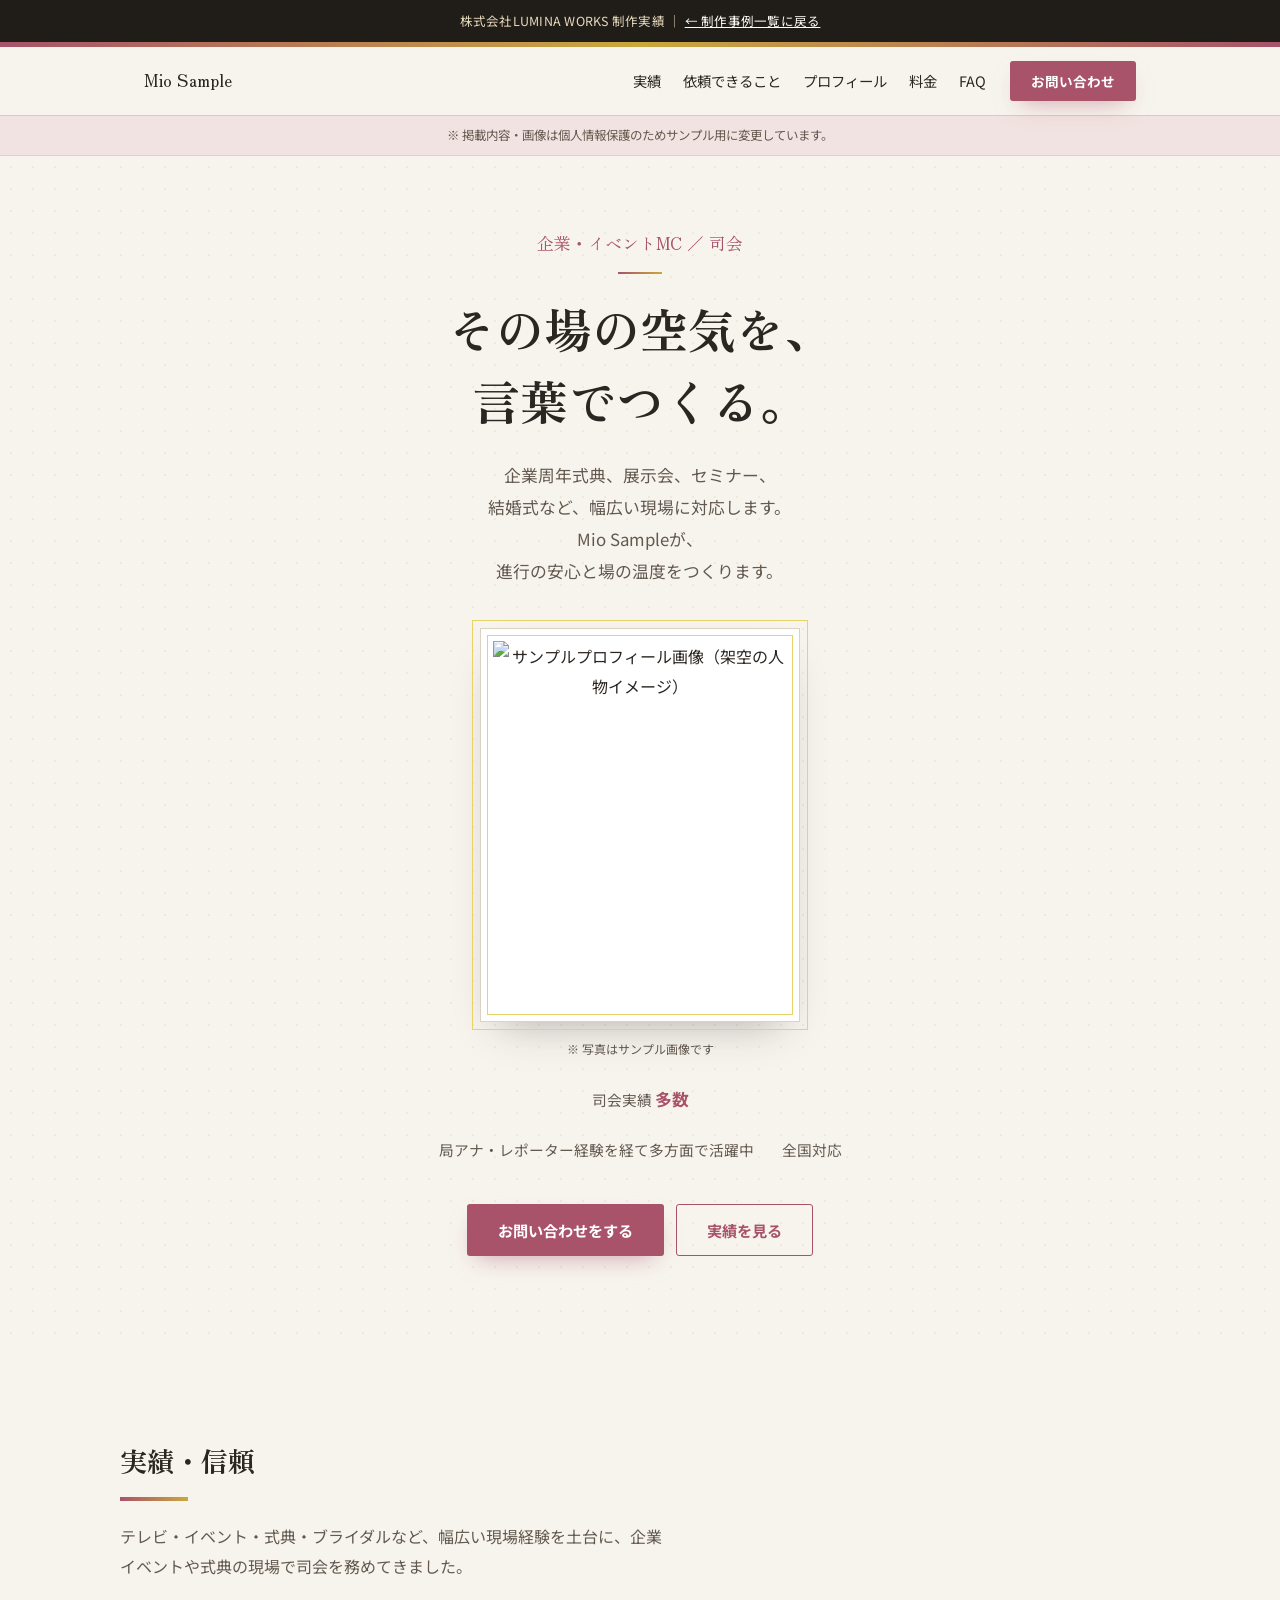
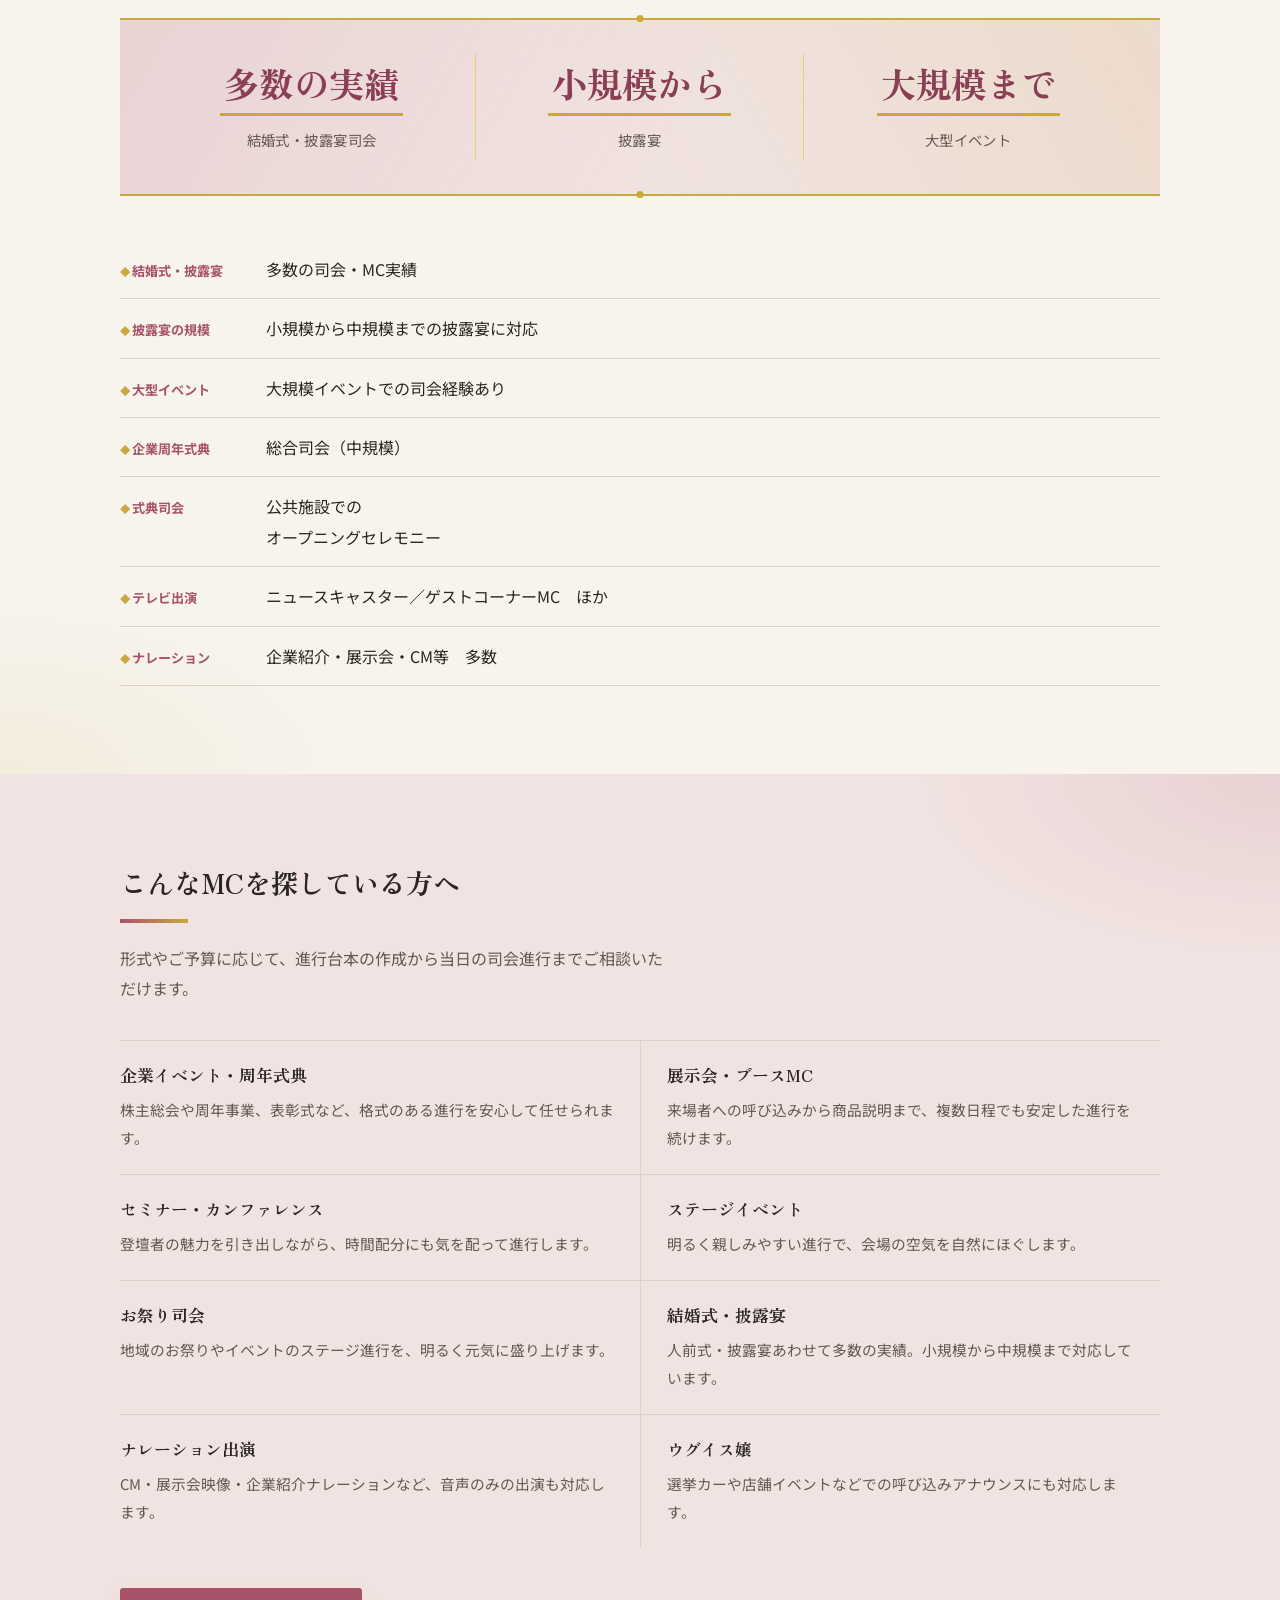
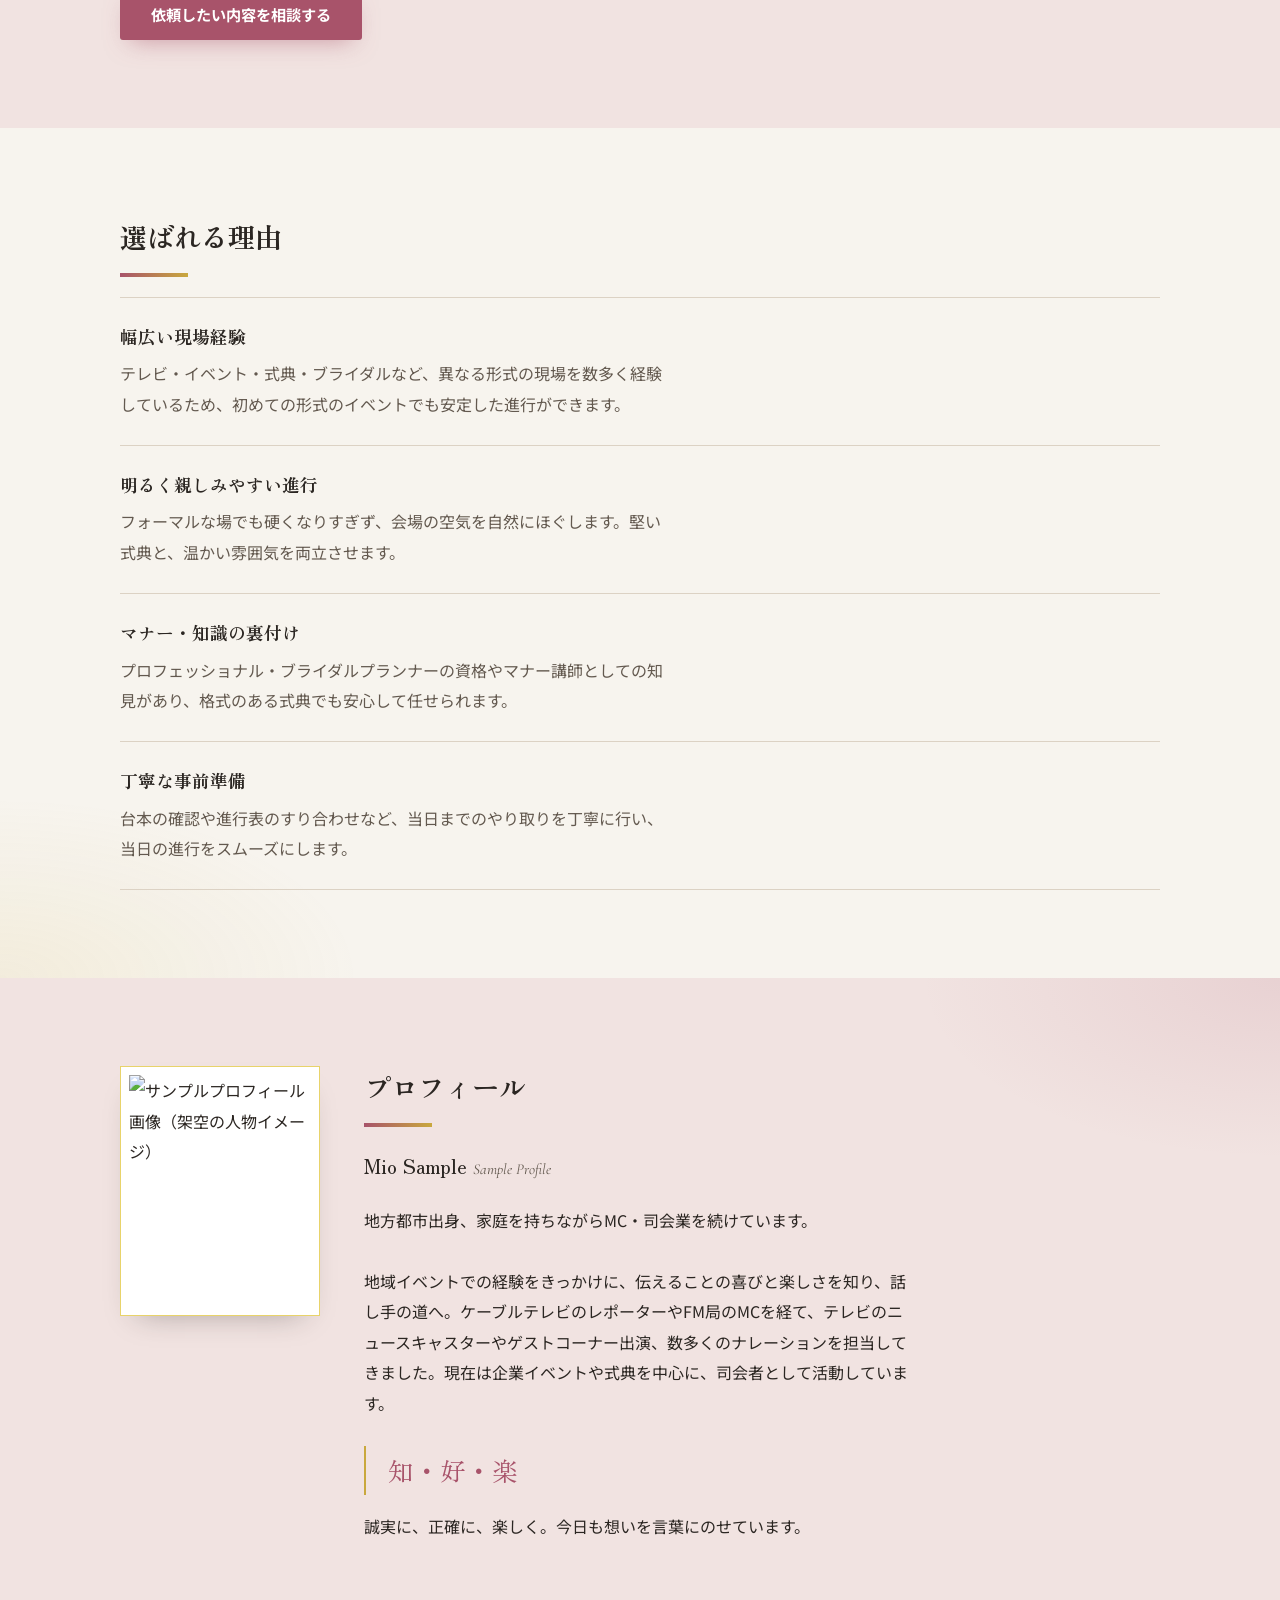
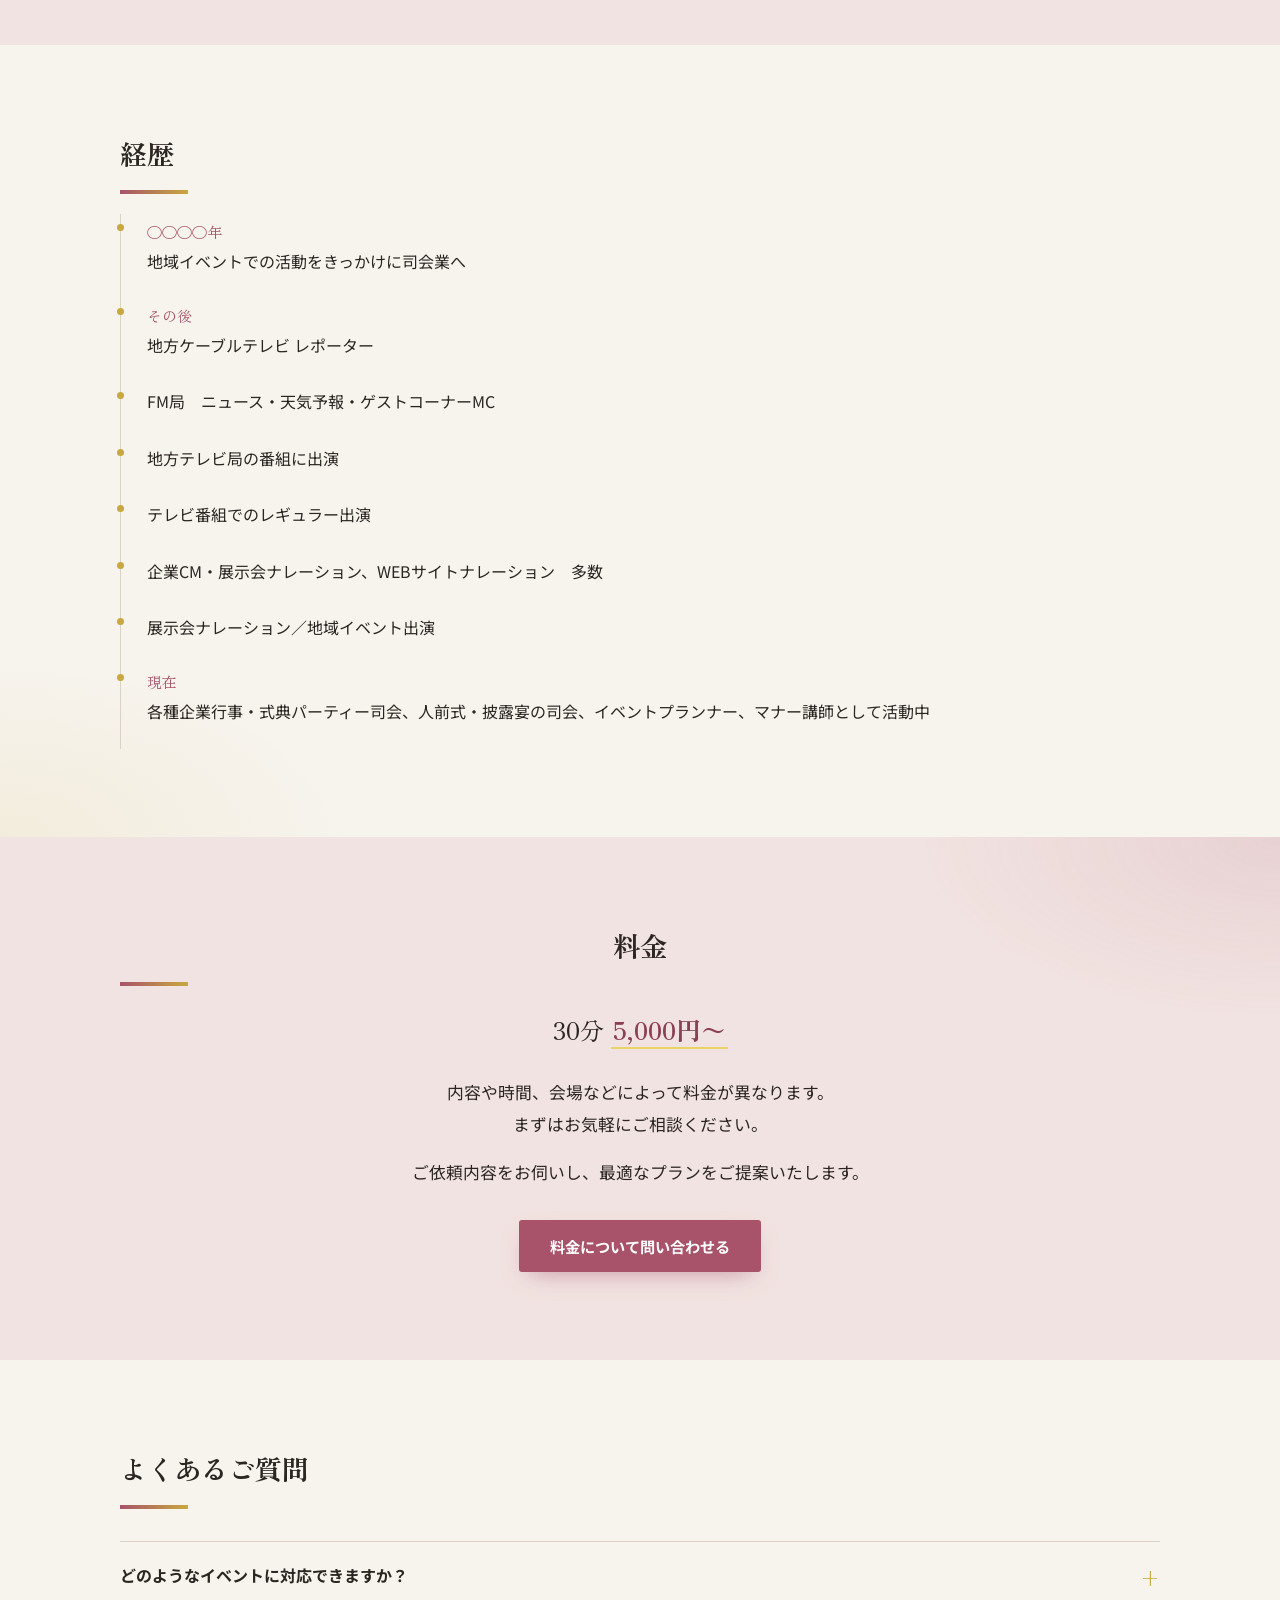
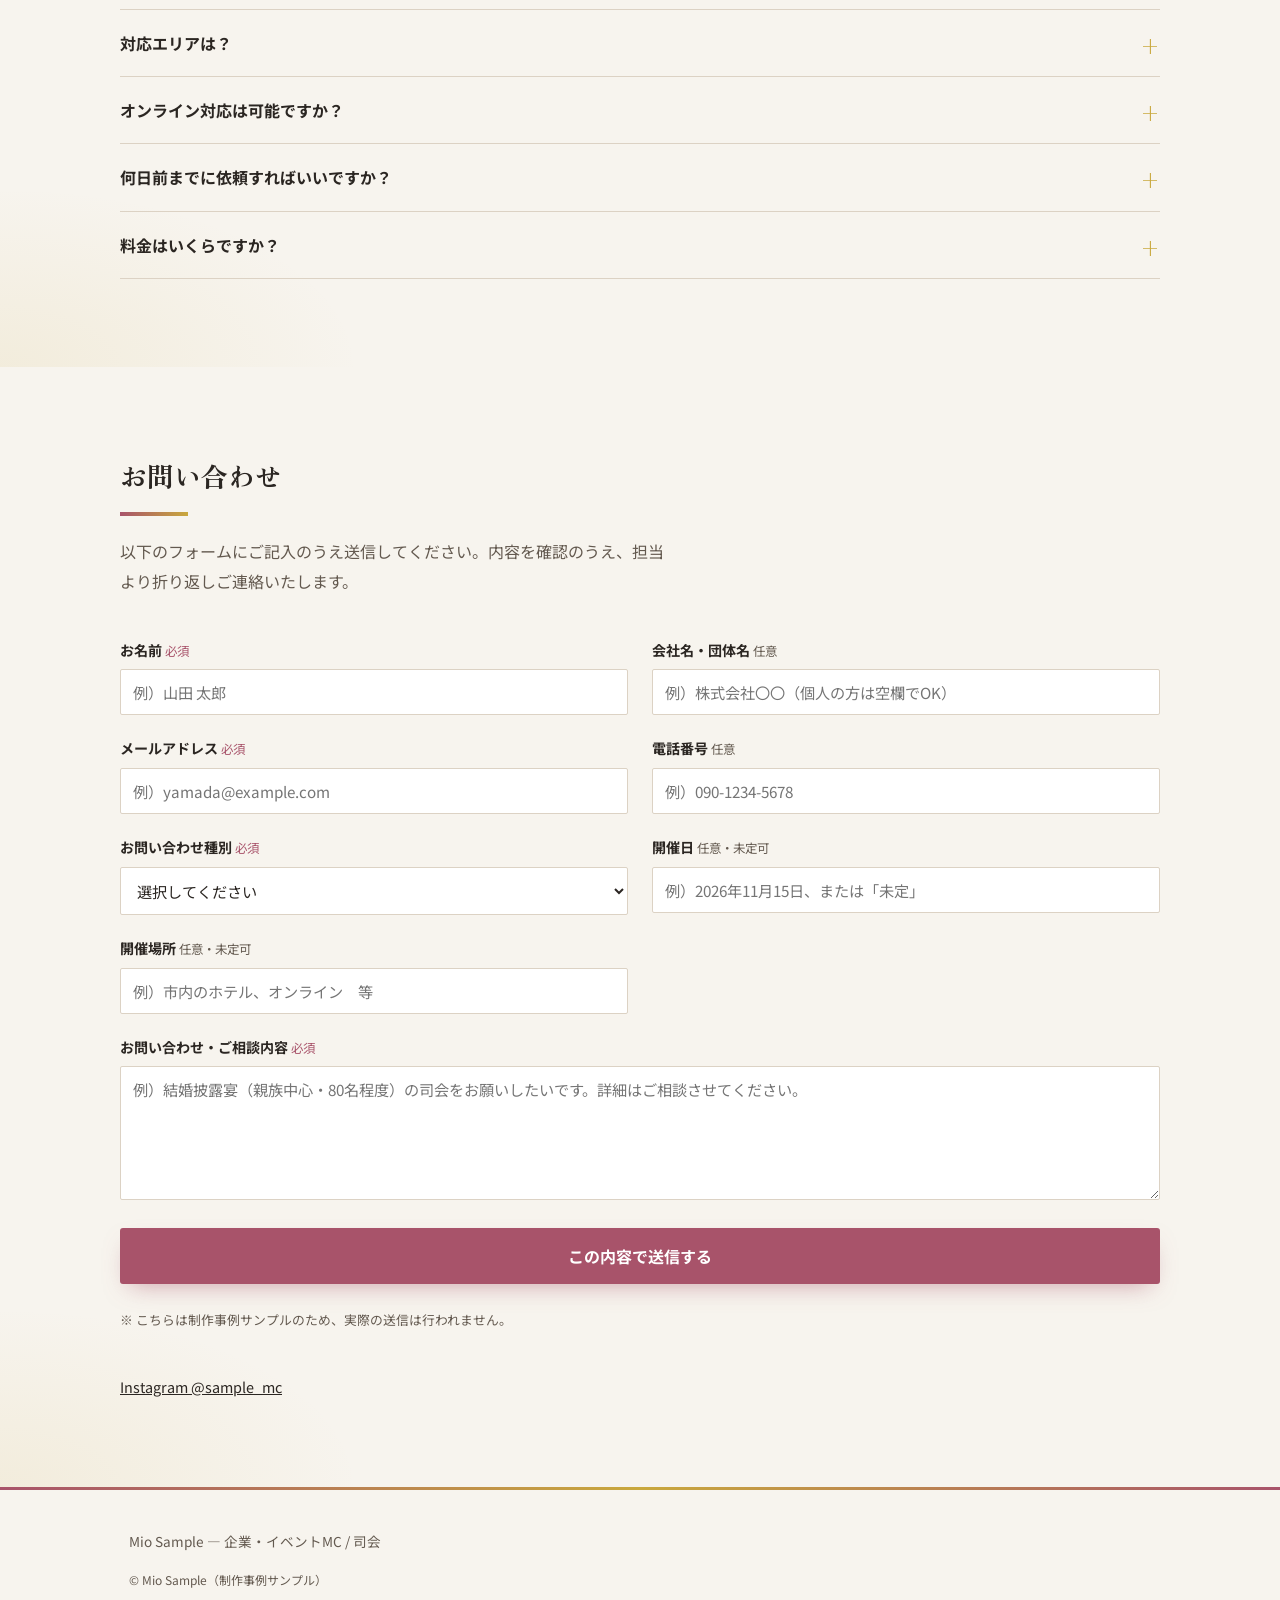
==== commit c392b451: "Add files via upload" ====
--- a/work-mc.html
+++ b/work-mc.html
@@ -297,7 +297,7 @@
   border: 1px solid var(--gold-soft);
   pointer-events: none;
 }
-.hero-photo{ width: 100%; height: auto; position: relative; }
+.hero-photo{ width: 100%; aspect-ratio: 4 / 5; object-fit: cover; object-position: center 20%; position: relative; }
 
 @media (min-width: 620px){
   .hero-photo-frame{ width: 320px; }
@@ -492,6 +492,10 @@
   align-items: start;
 }
 .profile-photo{
+  width: 100%;
+  aspect-ratio: 4 / 5;
+  object-fit: cover;
+  object-position: center 20%;
   border: 1px solid var(--gold-soft);
   padding: 8px;
   background: var(--white);
@@ -1241,14 +1245,16 @@
 // ---- CTAボタン（<button>）からのスクロール遷移 ----
 // これらは<a>ではなく<button>のため、data-scroll-toで
 // リンク先セクションまでスムーズスクロールする。
-// (html { scroll-behavior: smooth } が効くよう、location.hashで遷移)
+// 注意：URLのhashは書き換えない。書き換えると、次回そのURLで
+// 開いたとき（再読み込み・ホーム画面への追加など）に、ブラウザが
+// 自動的にその位置までジャンプしてしまい、トップ（ヒーロー）が
+// 一切表示されない問題が起きるため。
 document.querySelectorAll('[data-scroll-to]').forEach(btn => {
   btn.addEventListener('click', () => {
     const targetSelector = btn.getAttribute('data-scroll-to');
     const targetEl = document.querySelector(targetSelector);
     if (targetEl) {
       targetEl.scrollIntoView({ behavior: 'smooth', block: 'start' });
-      history.pushState(null, '', targetSelector);
     }
   });
 });
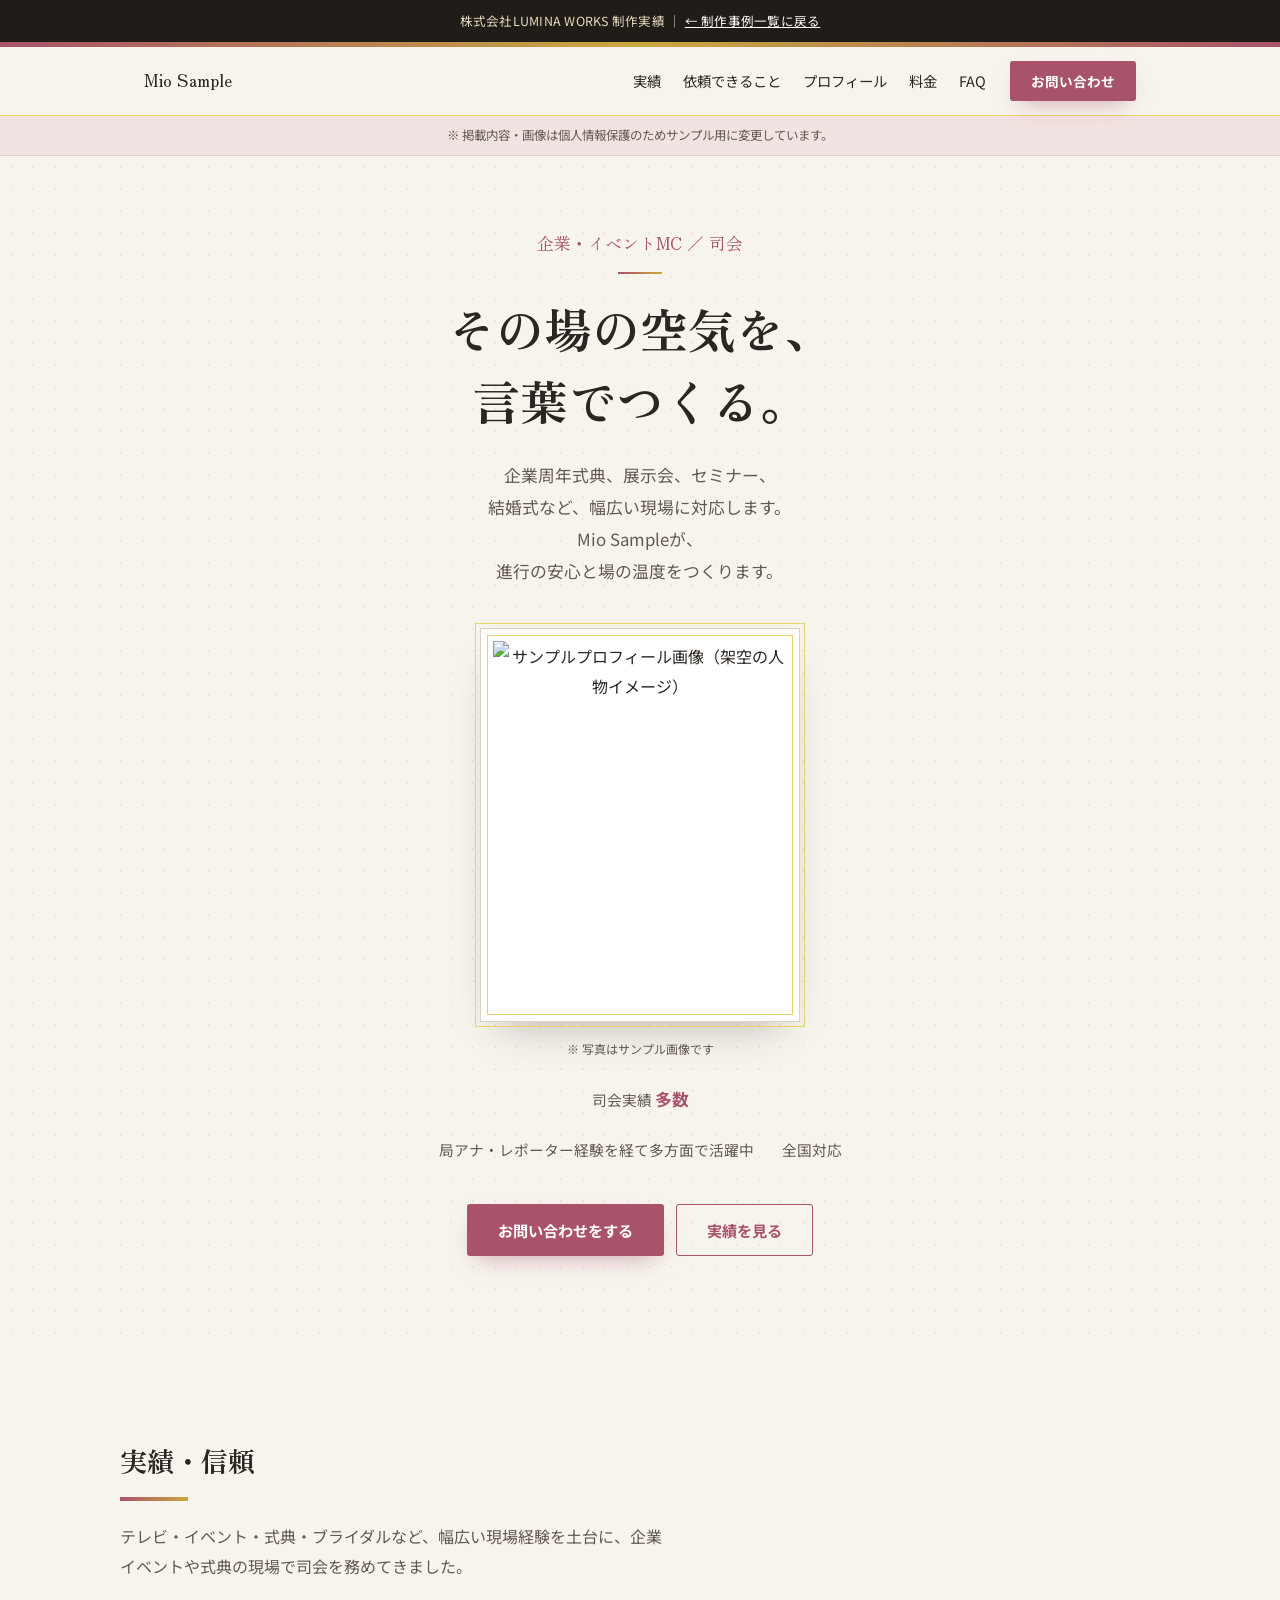
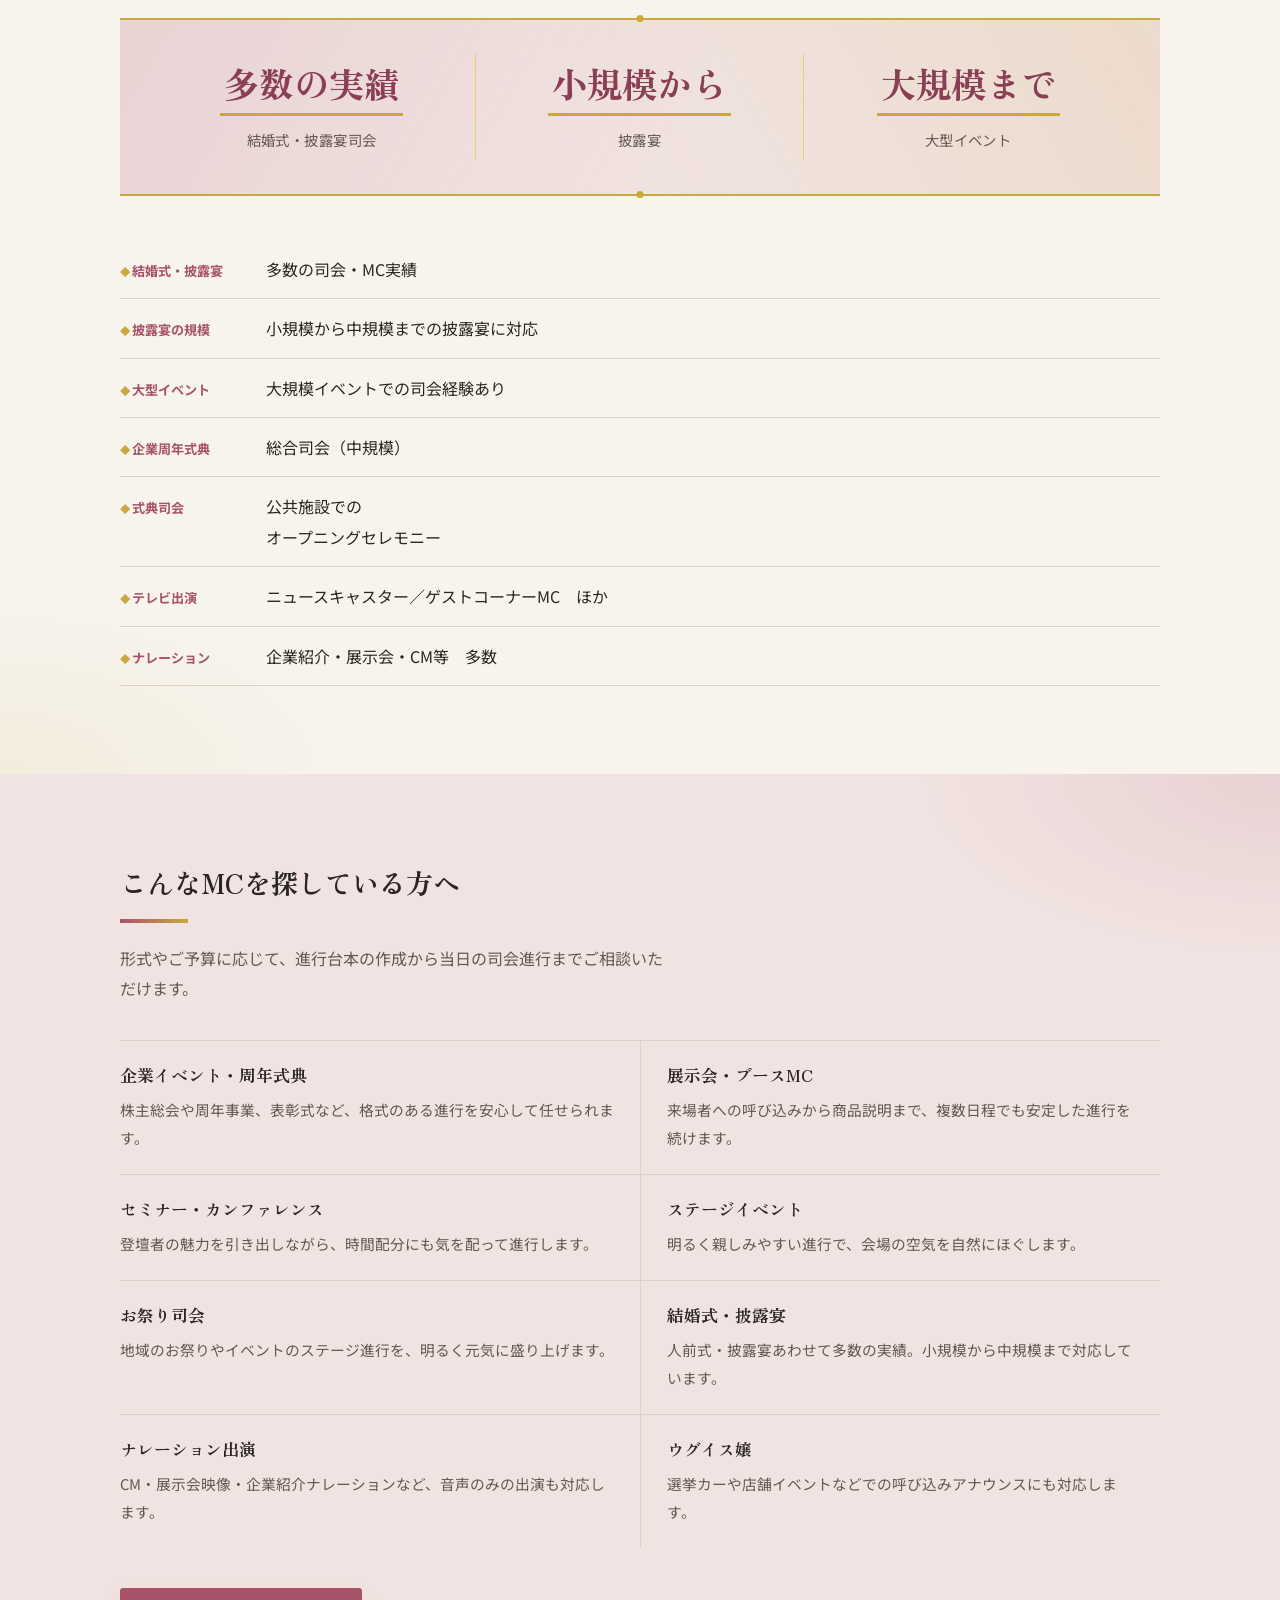
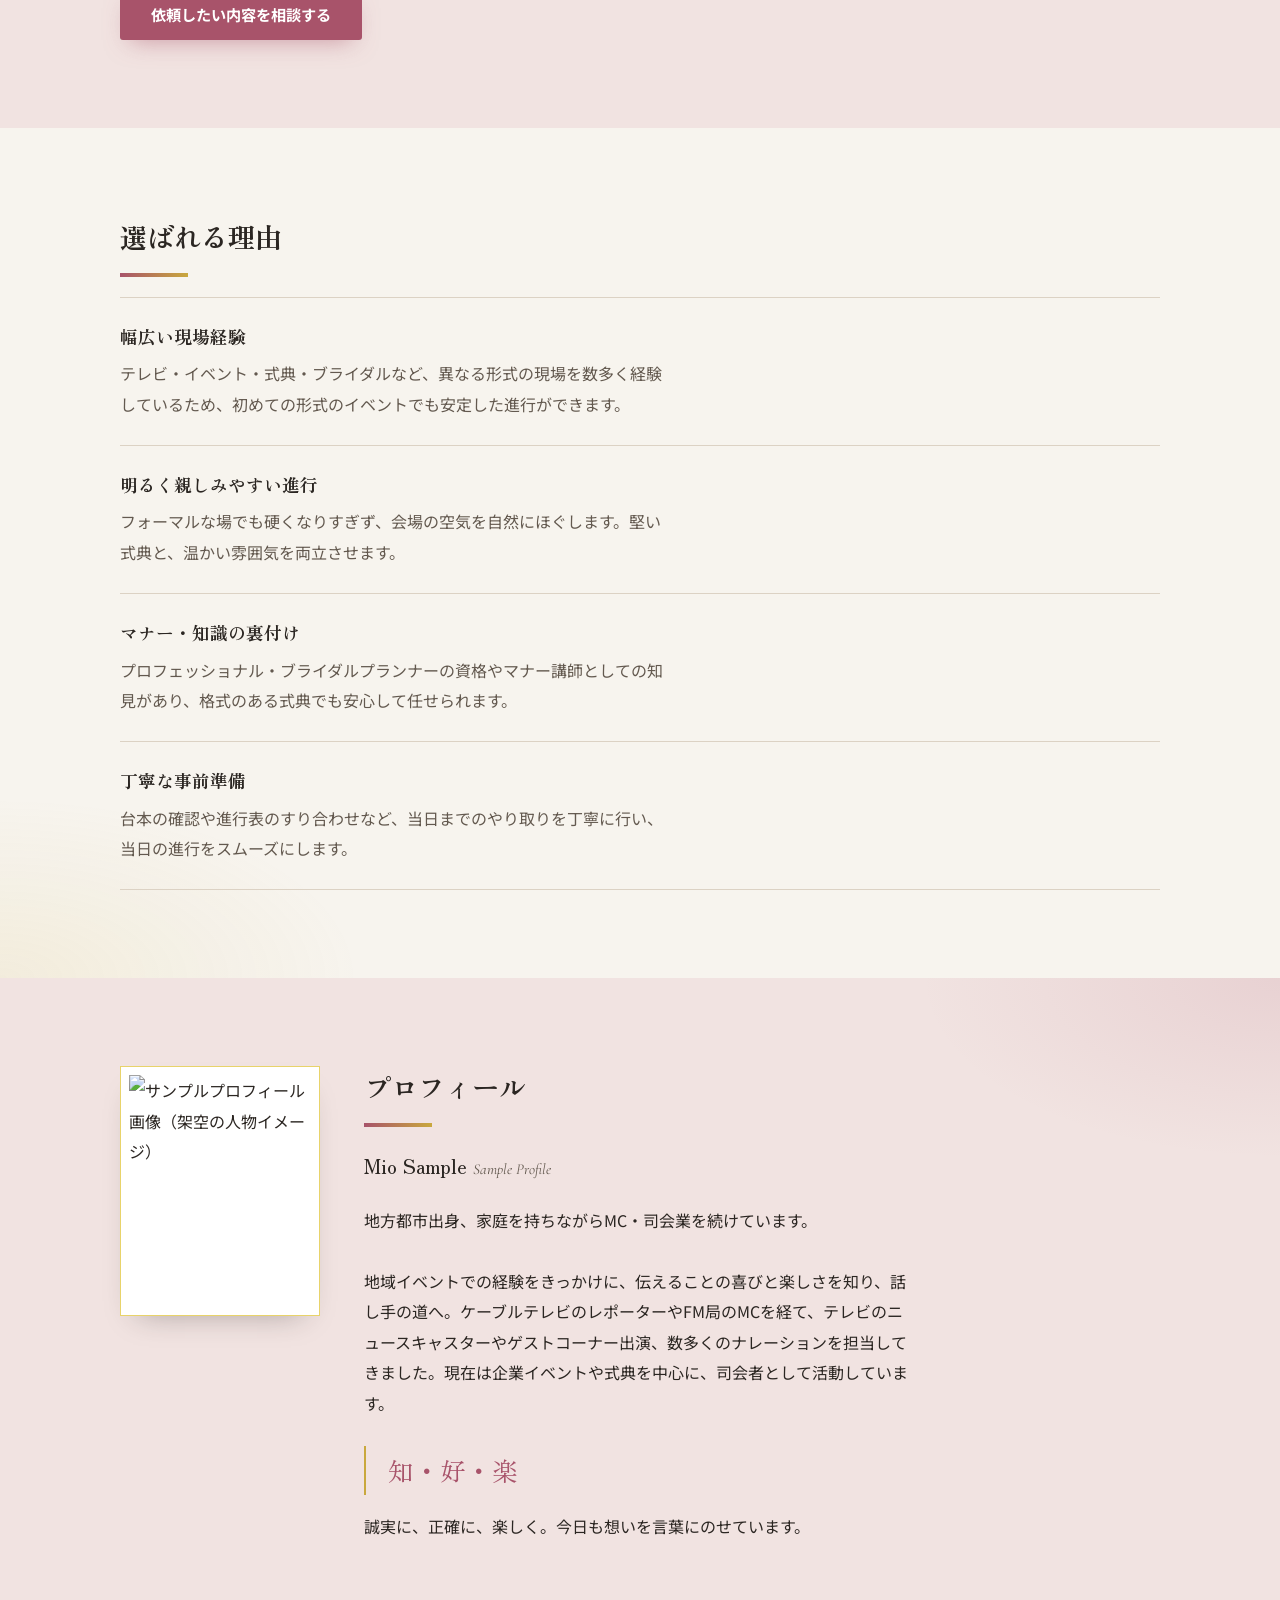
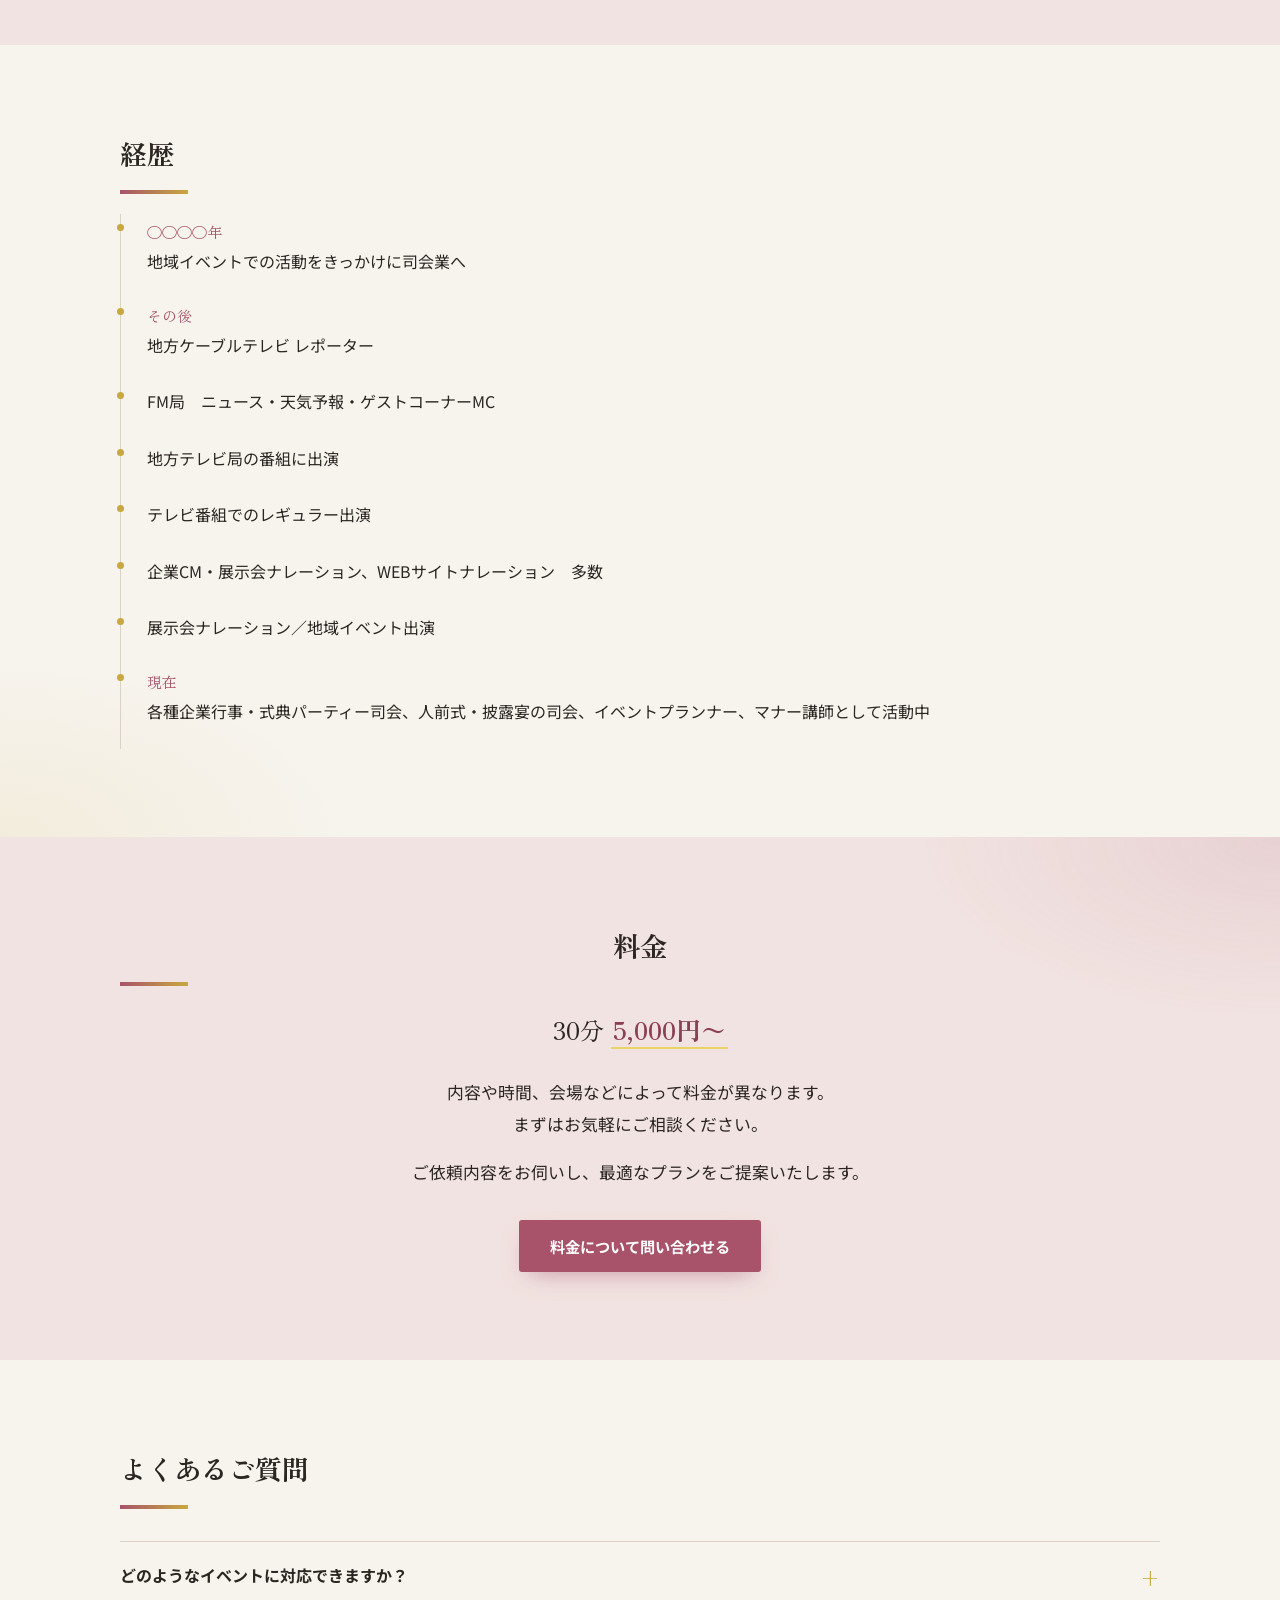
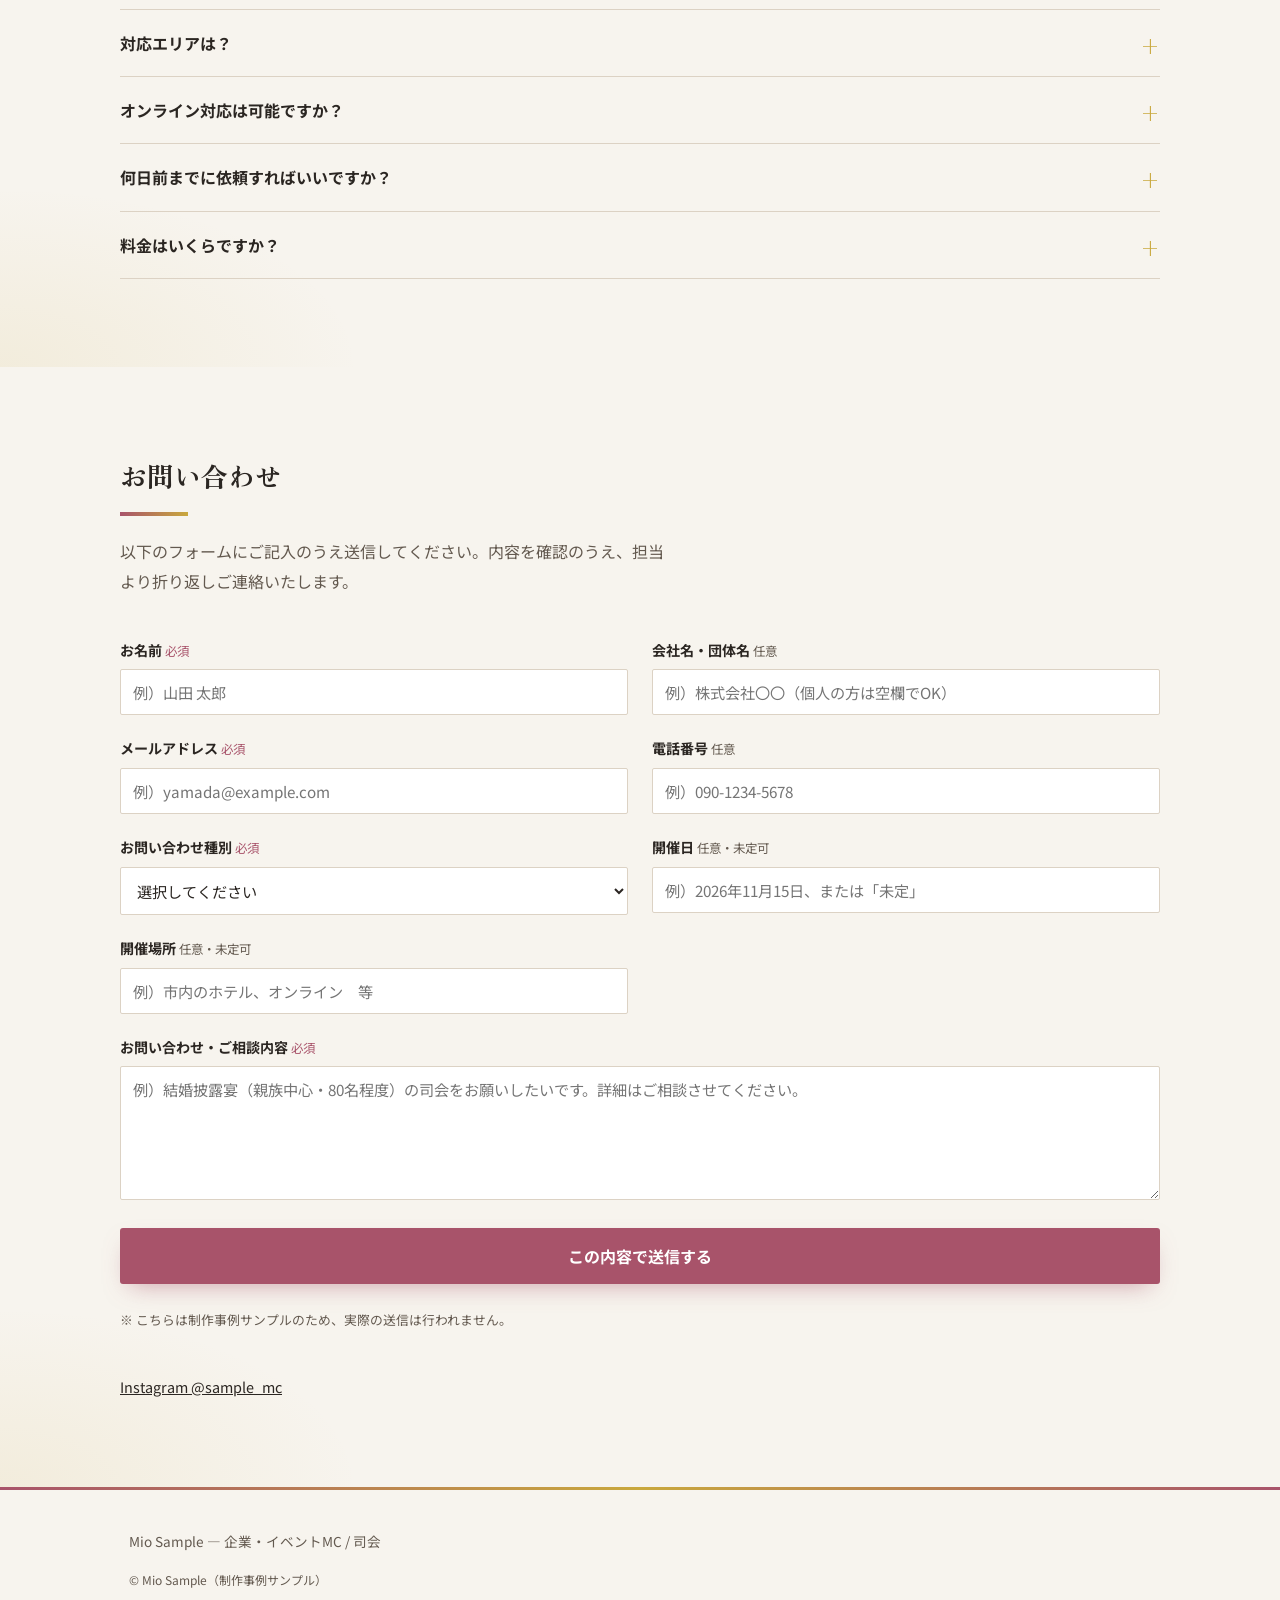
==== commit 0a8fcb4a: "Add files via upload" ====
--- a/work-mc.html
+++ b/work-mc.html
@@ -39,7 +39,7 @@
 }
 
 *{ box-sizing: border-box; }
-html{ scroll-behavior: smooth; }
+html{ scroll-behavior: smooth; overflow-x: hidden; max-width: 100%; }
 body{
   margin:0;
   background: var(--paper);
@@ -48,6 +48,9 @@
   font-size: 16px;
   line-height: 1.9;
   -webkit-font-smoothing: antialiased;
+  overflow-x: hidden;
+  max-width: 100%;
+  overflow-wrap: break-word;
 }
 
 img{ max-width:100%; display:block; }
@@ -270,7 +273,7 @@
 
 .hero-photo-frame{
   position: relative;
-  width: 260px;
+  width: min(260px, calc(100% - 32px));
   margin: 0 auto 36px;
   border: 1px solid var(--line);
   padding: 12px;
@@ -293,7 +296,7 @@
 .hero-photo-frame::after{
   content:'';
   position: absolute;
-  top: -9px; left: -9px; right: -9px; bottom: -9px;
+  top: -6px; left: -6px; right: -6px; bottom: -6px;
   border: 1px solid var(--gold-soft);
   pointer-events: none;
 }
